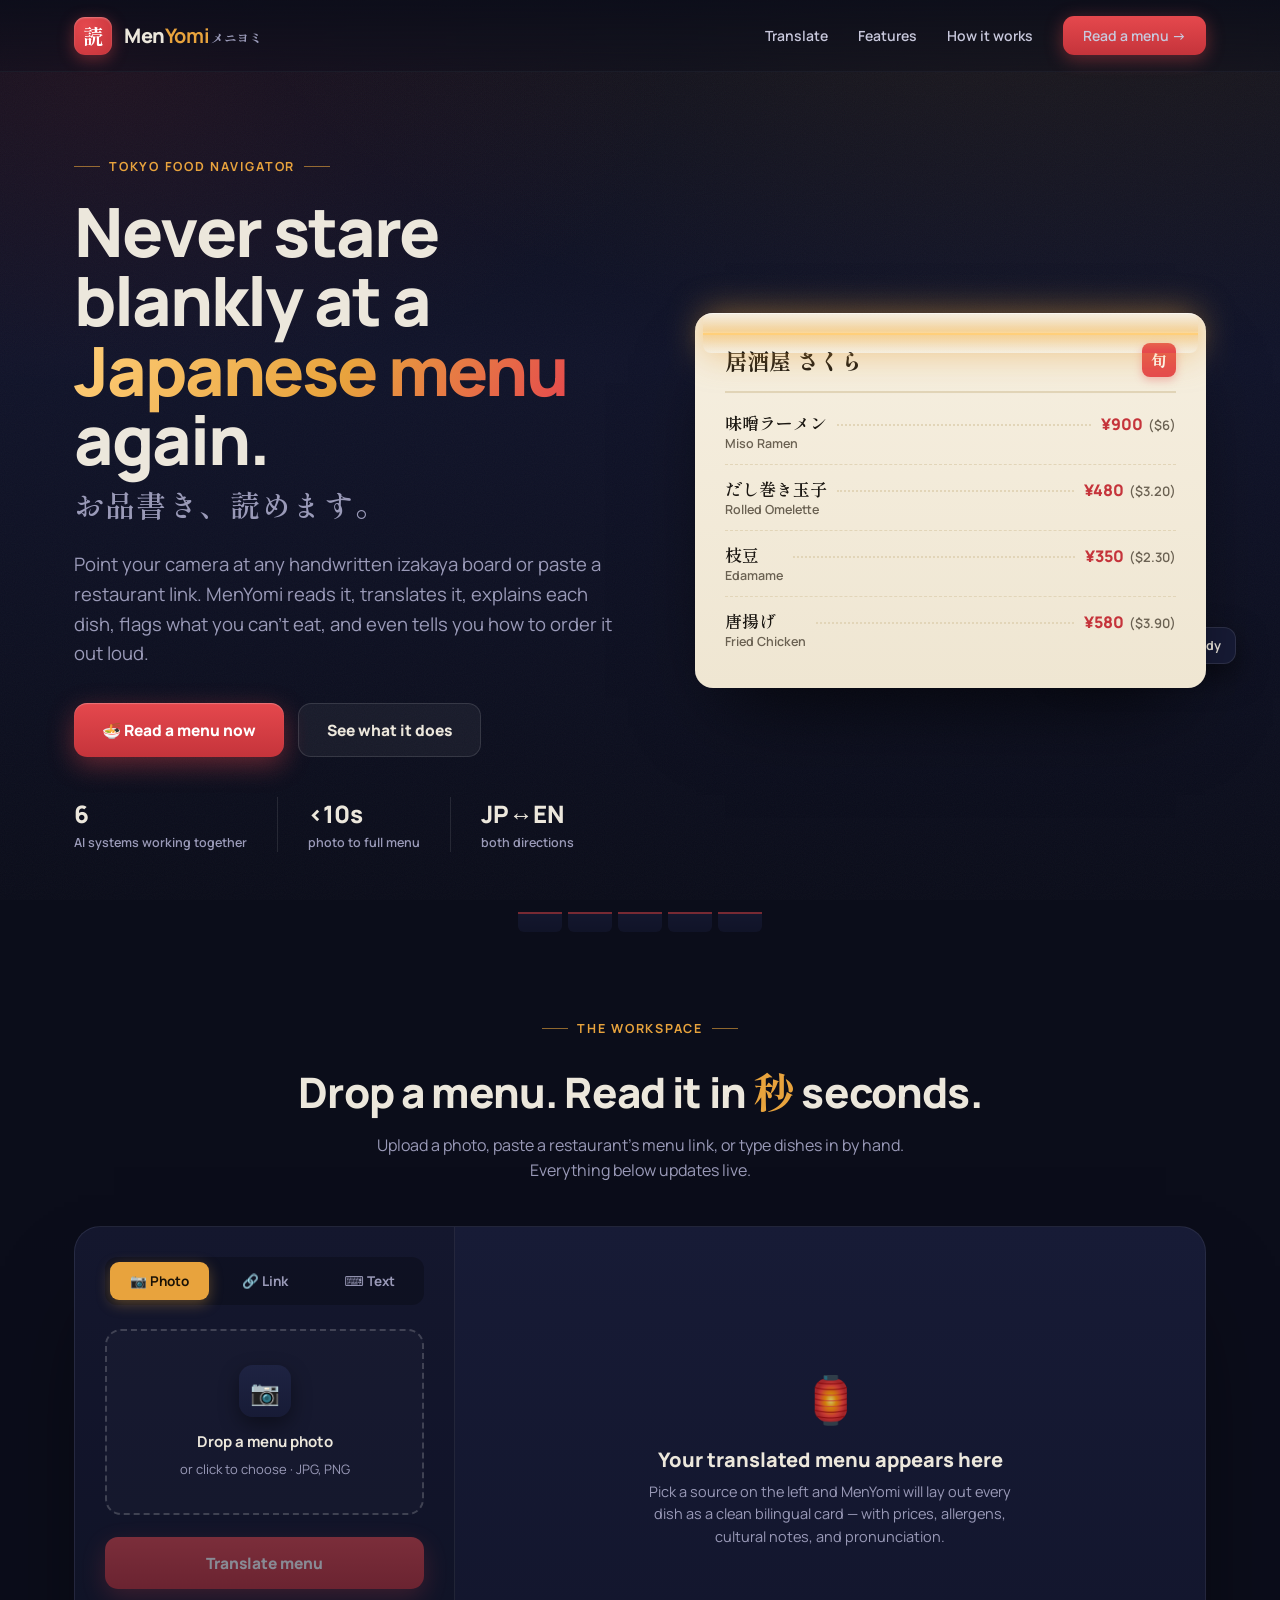
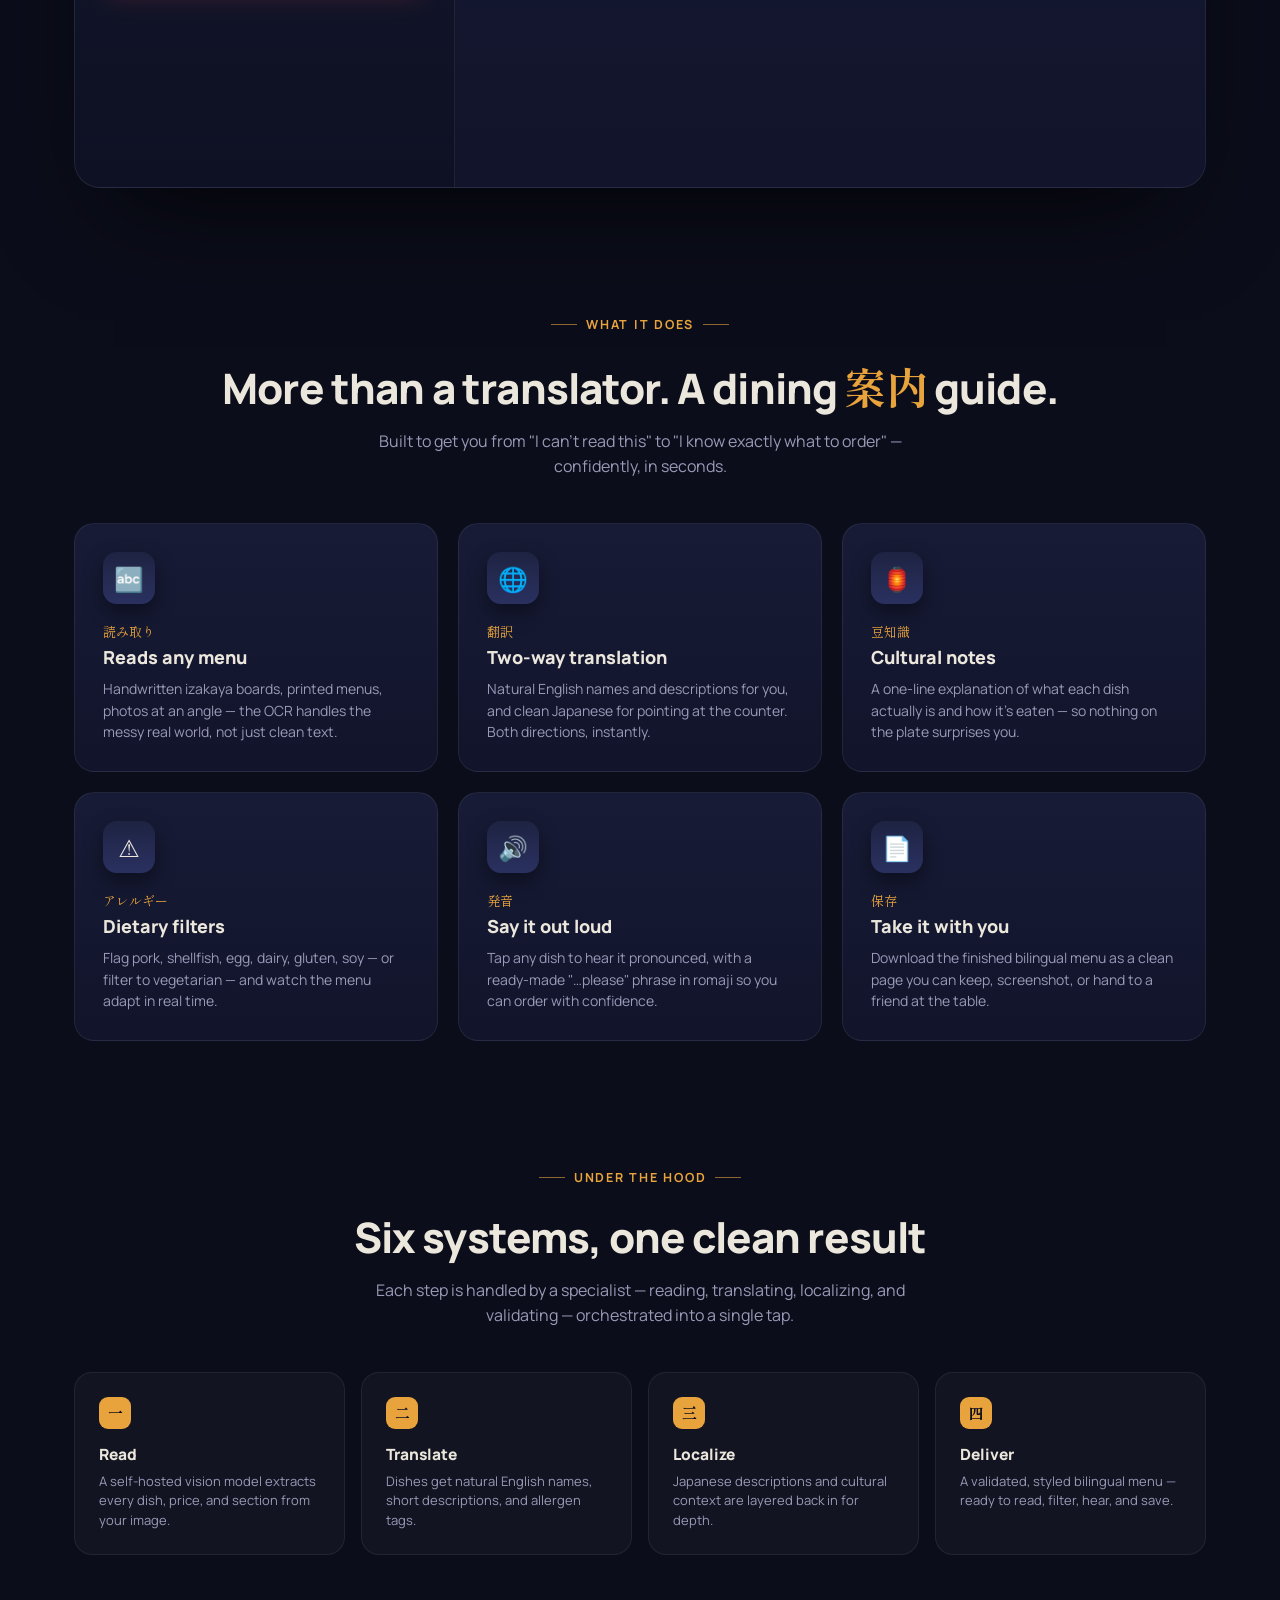
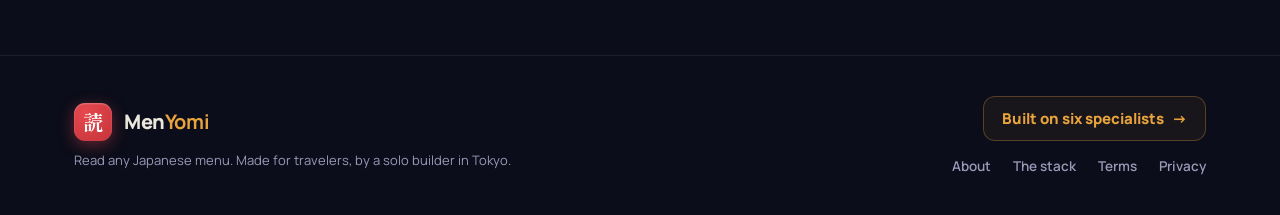
==== templates/index.html @ f1061a75 "before frontend integration" ====
<!DOCTYPE html>
<html lang="en">
<head>
<meta charset="UTF-8" />
<meta name="viewport" content="width=device-width, initial-scale=1.0" />
<title>MenYomi — Read any Japanese menu</title>
<link rel="preconnect" href="https://fonts.googleapis.com" />
<link rel="preconnect" href="https://fonts.gstatic.com" crossorigin />
<link href="https://fonts.googleapis.com/css2?family=Shippori+Mincho:wght@500;600;700;800&family=Zen+Kaku+Gothic+New:wght@400;500;700;900&family=Manrope:wght@400;500;600;700;800&family=Noto+Sans+JP:wght@400;500;700&display=swap" rel="stylesheet" />
<style>
:root{
  /* night alley shell */
  --ink-900:#0b0d1a;
  --ink-800:#11142a;
  --ink-700:#171b36;
  --ink-600:#1e2342;
  --ink-glow:#2a3160;
  /* washi paper (menu surfaces) */
  --washi:#f6efe0;
  --washi-2:#efe6d2;
  --washi-line:#e2d5b8;
  --sumi:#1b1712;      /* ink on paper */
  --sumi-soft:#6a6152;
  /* accents */
  --lantern:#e8a33d;   /* amber glow */
  --lantern-hi:#ffcf7a;
  --shu:#e5484d;       /* vermilion seal */
  --shu-deep:#c5343b;
  --matcha:#7d9b6a;
  /* light text on dark */
  --paper-text:#ece7dc;
  --paper-mute:#9a9ab8;
  --radius:18px;
  --maxw:1180px;
  --ease:cubic-bezier(.22,.61,.36,1);
}
*{margin:0;padding:0;box-sizing:border-box}
html{scroll-behavior:smooth}
body{
  font-family:"Manrope","Zen Kaku Gothic New",system-ui,sans-serif;
  background:var(--ink-900);
  color:var(--paper-text);
  -webkit-font-smoothing:antialiased;
  overflow-x:hidden;
}
.jp{font-family:"Shippori Mincho","Noto Sans JP",serif;}
.jp-sans{font-family:"Zen Kaku Gothic New","Noto Sans JP",sans-serif;}

/* ---------- atmospheric background ---------- */
.atmos{position:fixed;inset:0;z-index:-2;
  background:
    radial-gradient(120% 90% at 82% -10%, rgba(232,163,61,.10), transparent 55%),
    radial-gradient(90% 70% at 8% 8%, rgba(229,72,77,.09), transparent 50%),
    linear-gradient(180deg,var(--ink-900) 0%, var(--ink-800) 40%, var(--ink-900) 100%);
}
.grain{position:fixed;inset:0;z-index:-1;opacity:.035;pointer-events:none;
  background-image:url("data:image/svg+xml,%3Csvg xmlns='http://www.w3.org/2000/svg' width='120' height='120'%3E%3Cfilter id='n'%3E%3CfeTurbulence type='fractalNoise' baseFrequency='.9' numOctaves='2'/%3E%3C/filter%3E%3Crect width='100%25' height='100%25' filter='url(%23n)'/%3E%3C/svg%3E");}
/* floating paper lanterns (chōchin) */
.lantern-float{position:fixed;z-index:-1;width:40px;height:54px;opacity:0;
  animation:rise 20s linear infinite;}
.lantern-float .body{position:absolute;inset:5px 0 8px;border-radius:50% / 42%;
  background:
    repeating-linear-gradient(90deg, rgba(150,70,20,.28) 0 1px, transparent 1px 7px),
    radial-gradient(120% 90% at 50% 45%, var(--lantern-hi), var(--lantern) 70%, #c47a24);
  box-shadow:0 0 46px 8px rgba(232,163,61,.4), inset 0 0 14px rgba(120,50,10,.35);
  border:1px solid rgba(120,55,15,.4);}
/* top & bottom caps */
.lantern-float .body::before,.lantern-float .body::after{content:"";position:absolute;left:24%;right:24%;height:5px;
  background:#2a1a0c;border-radius:3px;}
.lantern-float .body::before{top:-4px}
.lantern-float .body::after{bottom:-4px}
/* hanging tassel */
.lantern-float .tassel{position:absolute;left:50%;bottom:-9px;width:2px;height:9px;background:var(--shu);
  transform:translateX(-50%);border-radius:2px}
.lantern-float:nth-child(1){left:12%;animation-delay:0s}
.lantern-float:nth-child(2){left:34%;transform:scale(.7);animation-delay:7s;animation-duration:24s}
.lantern-float:nth-child(3){left:72%;transform:scale(.85);animation-delay:3s;animation-duration:21s}
.lantern-float:nth-child(4){left:88%;transform:scale(.6);animation-delay:11s;animation-duration:27s}
@keyframes rise{
  0%{transform:translateY(106vh) translateX(0) rotate(-3deg);opacity:0}
  12%{opacity:.6}
  50%{transform:translateY(45vh) translateX(16px) rotate(3deg)}
  88%{opacity:.45}
  100%{transform:translateY(-16vh) translateX(-8px) rotate(-2deg);opacity:0}
}
@media(prefers-reduced-motion:reduce){.lantern-float{display:none}}

/* ---------- nav ---------- */
.nav{position:sticky;top:0;z-index:50;backdrop-filter:blur(12px);
  background:linear-gradient(180deg,rgba(11,13,26,.85),rgba(11,13,26,.35));
  border-bottom:1px solid rgba(255,255,255,.06);}
.nav-in{max-width:var(--maxw);margin:0 auto;padding:16px 24px;display:flex;align-items:center;gap:20px}
.brand{display:flex;align-items:center;gap:12px;text-decoration:none;color:inherit}
.brand-seal{width:38px;height:38px;border-radius:11px;display:grid;place-items:center;
  background:radial-gradient(circle at 30% 25%,var(--shu),var(--shu-deep));
  box-shadow:0 4px 16px rgba(229,72,77,.4), inset 0 1px 2px rgba(255,255,255,.3);
  font-family:"Shippori Mincho",serif;font-weight:800;color:#fff;font-size:20px;line-height:1}
.brand-name{font-family:"Manrope",sans-serif;font-weight:800;font-size:20px;letter-spacing:-.02em}
.brand-name b{color:var(--lantern)}
.brand-jp{font-family:"Shippori Mincho",serif;color:var(--paper-mute);font-size:13px;margin-left:2px}
.nav-links{margin-left:auto;display:flex;gap:30px;align-items:center}
.nav-links a{color:#c8c8dc;text-decoration:none;font-size:14px;font-weight:600;transition:color .2s;position:relative}
.nav-links a:not(.nav-cta):hover{color:#fff}
.nav-links a:not(.nav-cta)::after{content:"";position:absolute;left:0;right:0;bottom:-5px;height:2px;
  background:var(--lantern);transform:scaleX(0);transform-origin:left;transition:transform .25s var(--ease)}
.nav-links a:not(.nav-cta):hover::after{transform:scaleX(1)}
.nav-cta{background:linear-gradient(180deg,var(--shu),var(--shu-deep));color:#fff;padding:10px 20px;border-radius:11px;font-weight:800;
  box-shadow:0 4px 18px rgba(229,72,77,.4);transition:transform .2s,box-shadow .2s}
.nav-cta:hover{transform:translateY(-1px);box-shadow:0 8px 26px rgba(229,72,77,.6);color:#fff}
@media(max-width:720px){.nav-links a:not(.nav-cta){display:none}}

/* ---------- hero ---------- */
.hero{max-width:var(--maxw);margin:0 auto;padding:78px 24px 40px;position:relative}
.hero-grid{display:grid;grid-template-columns:1.05fr .95fr;gap:56px;align-items:center}
@media(max-width:900px){.hero-grid{grid-template-columns:1fr;gap:40px}}
.eyebrow{display:inline-flex;align-items:center;gap:9px;font-size:12.5px;font-weight:700;letter-spacing:.14em;
  text-transform:uppercase;color:var(--lantern);margin-bottom:22px}
.eyebrow::before,.eyebrow::after{content:"";width:26px;height:1px;background:var(--lantern);opacity:.6}
.hero h1{font-family:"Manrope",sans-serif;font-weight:800;font-size:clamp(38px,6vw,68px);
  line-height:1.02;letter-spacing:-.03em;margin-bottom:8px}
.hero h1 .grad{background:linear-gradient(120deg,var(--lantern-hi),var(--lantern) 55%,var(--shu));
  -webkit-background-clip:text;background-clip:text;-webkit-text-fill-color:transparent}
.hero-jp{font-family:"Shippori Mincho",serif;font-size:clamp(20px,2.6vw,30px);color:var(--paper-mute);
  font-weight:600;margin-bottom:24px;letter-spacing:.04em}
.hero p.lede{font-size:clamp(16px,1.5vw,18.5px);line-height:1.6;color:var(--paper-mute);max-width:30em;margin-bottom:34px}
.hero-actions{display:flex;gap:14px;flex-wrap:wrap}
.btn{border:none;cursor:pointer;font-family:inherit;font-weight:800;font-size:15.5px;padding:15px 28px;
  border-radius:13px;transition:transform .2s var(--ease),box-shadow .2s,background .2s;text-decoration:none;display:inline-flex;align-items:center;gap:10px}
.btn-primary{background:linear-gradient(180deg,var(--shu),var(--shu-deep));color:#fff;
  box-shadow:0 8px 26px rgba(229,72,77,.4), inset 0 1px 1px rgba(255,255,255,.25)}
.btn-primary:hover{transform:translateY(-2px);box-shadow:0 14px 34px rgba(229,72,77,.55)}
.btn-ghost{background:rgba(255,255,255,.05);color:var(--paper-text);border:1px solid rgba(255,255,255,.12)}
.btn-ghost:hover{background:rgba(255,255,255,.1);transform:translateY(-2px)}
.hero-stats{display:flex;gap:30px;margin-top:40px}
.hero-stats .s b{display:block;font-family:"Manrope";font-weight:800;font-size:24px;color:var(--paper-text)}
.hero-stats .s span{font-size:12.5px;color:var(--paper-mute);font-weight:600}
.hero-stats .div{width:1px;background:rgba(255,255,255,.1)}

/* rotating "powered by" logo carousel */
.powered{margin-top:30px;display:flex;align-items:center;gap:16px}
.powered-label{font-size:11px;font-weight:700;letter-spacing:.12em;text-transform:uppercase;color:var(--paper-mute);white-space:nowrap}
.powered-stage{position:relative;height:34px;flex:1;min-width:150px}
.powered-logo{position:absolute;left:0;top:50%;transform:translateY(-50%);opacity:0;
  display:flex;align-items:center;gap:8px;font-weight:800;font-size:17px;letter-spacing:-.01em;
  transition:opacity .6s ease;white-space:nowrap}
.powered-logo.show{opacity:1}
.powered-logo .mk{width:26px;height:26px;border-radius:7px;display:grid;place-items:center;font-size:14px;
  font-weight:800;color:#fff;flex-shrink:0}

/* hero visual: a paper menu card floating in the dark, with a scan sweep */
.hero-visual{position:relative}
.paper-card{background:linear-gradient(180deg,var(--washi),var(--washi-2));color:var(--sumi);
  border-radius:var(--radius);padding:30px 30px 26px;position:relative;
  box-shadow:0 40px 80px -30px rgba(0,0,0,.7), 0 0 0 1px rgba(0,0,0,.04);
  transition:transform .5s var(--ease)}
.hero-visual:hover .paper-card{transform:translateY(-4px)}
.paper-card::after{content:"";position:absolute;inset:0;border-radius:var(--radius);pointer-events:none;
  box-shadow:inset 0 1px 0 rgba(255,255,255,.6)}
.pc-head{display:flex;align-items:center;justify-content:space-between;padding-bottom:14px;
  border-bottom:2px solid var(--washi-line);margin-bottom:6px}
.pc-title{font-family:"Shippori Mincho",serif;font-weight:800;font-size:22px;color:var(--sumi)}
.pc-seal{width:34px;height:34px;border-radius:8px;background:var(--shu);color:#fff;display:grid;place-items:center;
  font-family:"Shippori Mincho",serif;font-weight:700;font-size:16px;
  box-shadow:0 3px 8px rgba(229,72,77,.35)}
.pc-row{display:flex;align-items:baseline;gap:10px;padding:11px 0;border-bottom:1px dashed var(--washi-line)}
.pc-row:last-child{border-bottom:none}
.pc-jp{font-family:"Shippori Mincho",serif;font-weight:600;font-size:17px;color:var(--sumi)}
.pc-en{font-size:12.5px;color:var(--sumi-soft);font-weight:600}
.pc-dots{flex:1;border-bottom:2px dotted var(--washi-line);transform:translateY(-4px)}
.pc-price{font-family:"Manrope";font-weight:800;color:var(--shu-deep);font-size:16px}
.scan{position:absolute;left:8px;right:8px;height:40px;pointer-events:none;border-radius:8px;z-index:3;
  background:linear-gradient(180deg,transparent,rgba(232,163,61,.35) 45%,rgba(255,207,122,.5) 50%,rgba(232,163,61,.35) 55%,transparent);
  box-shadow:0 0 34px rgba(232,163,61,.55);animation:scan 8s linear infinite;top:0}
.scan::after{content:"";position:absolute;left:0;right:0;top:50%;height:2px;background:var(--lantern-hi);
  box-shadow:0 0 12px 2px rgba(255,207,122,.8)}
/* Constant-speed sweep: bar travels 10%->90% linearly over the first 5s (0%->62.5%),
   holds, fades, then restarts. Row reveals in JS are timed to this. */
@keyframes scan{
  0%{top:10%;opacity:0}
  3%{opacity:1}
  62.5%{top:90%;opacity:1}
  70%{top:90%;opacity:0}
  100%{top:90%;opacity:0}
}
/* each menu row: JP + yen show first; EN and converted price reveal as scan passes.
   Space is reserved up front so the card never resizes. */
.pc-row{min-height:52px}
.pc-row .en-line{display:block;font-size:12.5px;color:var(--sumi-soft);font-weight:600;
  height:18px;opacity:0;transition:opacity .3s ease}
.pc-row.read .en-line{opacity:1}
.pc-row .pc-price{opacity:1}                 /* yen always visible */
.pc-row .pc-conv{color:var(--sumi-soft);font-weight:600;font-size:13px;margin-left:5px;
  opacity:0;transition:opacity .3s ease}
.pc-row.read .pc-conv{opacity:1}
@media(prefers-reduced-motion:reduce){
  .scan{display:none}
  .pc-row .en-line,.pc-row .pc-conv{opacity:1}
}
.floating-chip{position:absolute;background:var(--ink-700);border:1px solid rgba(255,255,255,.1);
  padding:9px 14px;border-radius:12px;font-size:12.5px;font-weight:700;color:var(--paper-text);
  box-shadow:0 12px 30px rgba(0,0,0,.5);display:flex;align-items:center;gap:8px;backdrop-filter:blur(6px)}
.floating-chip .dot{width:7px;height:7px;border-radius:50%;background:var(--matcha);box-shadow:0 0 8px var(--matcha)}
.fc-1{top:-18px;left:-26px;animation:bob 5s ease-in-out infinite}
.fc-2{bottom:24px;right:-30px;animation:bob 5s ease-in-out infinite .8s}
@keyframes bob{50%{transform:translateY(-9px)}}
@media(max-width:900px){.fc-1,.fc-2{display:none}}

/* noren divider */
.noren{max-width:var(--maxw);margin:20px auto;padding:0 24px;display:flex;gap:6px;justify-content:center;opacity:.5}
.noren span{width:44px;height:20px;background:linear-gradient(180deg,var(--ink-600),var(--ink-700));
  border-radius:0 0 6px 6px;border-top:2px solid var(--shu)}

/* ---------- workspace ---------- */
.section{max-width:var(--maxw);margin:0 auto;padding:60px 24px}
.section-head{text-align:center;margin-bottom:44px}
.section-head .eyebrow{justify-content:center}
.section-head h2{font-family:"Manrope";font-weight:800;font-size:clamp(28px,4vw,42px);letter-spacing:-.02em}
.section-head h2 .jp{color:var(--lantern);font-family:"Shippori Mincho",serif;font-weight:700}
.section-head p{color:var(--paper-mute);margin-top:12px;font-size:16px;max-width:34em;margin-left:auto;margin-right:auto;line-height:1.55}

#app{scroll-margin-top:80px}
.workspace{background:linear-gradient(180deg,var(--ink-700),var(--ink-800));
  border:1px solid rgba(255,255,255,.07);border-radius:26px;overflow:hidden;
  box-shadow:0 50px 100px -40px rgba(0,0,0,.8)}
.ws-grid{display:grid;grid-template-columns:380px 1fr;min-height:560px}
@media(max-width:860px){.ws-grid{grid-template-columns:1fr}}
.ws-source{padding:30px;border-right:1px solid rgba(255,255,255,.07);background:rgba(0,0,0,.15)}
@media(max-width:860px){.ws-source{border-right:none;border-bottom:1px solid rgba(255,255,255,.07)}}
.tabs{display:flex;gap:6px;background:rgba(0,0,0,.25);padding:5px;border-radius:12px;margin-bottom:24px}
.tab{flex:1;text-align:center;padding:10px;border-radius:9px;font-weight:700;font-size:13.5px;cursor:pointer;
  color:var(--paper-mute);transition:all .2s;border:none;background:none;font-family:inherit;display:flex;align-items:center;justify-content:center;gap:6px}
.tab.active{background:var(--lantern);color:#1a1206;box-shadow:0 4px 14px rgba(232,163,61,.35)}
.tab-panel{display:none;animation:fade .3s var(--ease)}
.tab-panel.active{display:block}
@keyframes fade{from{opacity:0;transform:translateY(6px)}to{opacity:1;transform:none}}

.drop{border:2px dashed rgba(255,255,255,.18);border-radius:16px;padding:34px 20px;text-align:center;
  cursor:pointer;transition:all .25s;background:rgba(255,255,255,.02)}
.drop:hover,.drop.drag{border-color:var(--lantern);background:rgba(232,163,61,.06)}
.drop-ico{width:52px;height:52px;margin:0 auto 14px;border-radius:14px;display:grid;place-items:center;
  background:linear-gradient(180deg,var(--ink-600),var(--ink-700));font-size:24px;
  box-shadow:0 8px 20px rgba(0,0,0,.4)}
.drop b{display:block;font-size:15px;margin-bottom:5px;color:var(--paper-text)}
.drop span{font-size:13px;color:var(--paper-mute)}
.preview-img{width:100%;border-radius:14px;margin-top:16px;border:1px solid rgba(255,255,255,.1);display:none}

.url-input,.text-input{width:100%;background:rgba(0,0,0,.25);border:1px solid rgba(255,255,255,.14);
  color:var(--paper-text);padding:14px 16px;border-radius:12px;font-family:inherit;font-size:14.5px;transition:border .2s}
.url-input:focus,.text-input:focus{outline:none;border-color:var(--lantern)}
.field-label{font-size:12.5px;font-weight:700;color:var(--paper-mute);margin-bottom:9px;display:block;letter-spacing:.03em}
.hint{font-size:12px;color:var(--paper-mute);margin-top:10px;line-height:1.5;opacity:.85}

.go-btn{width:100%;margin-top:22px;background:linear-gradient(180deg,var(--shu),var(--shu-deep));color:#fff;
  border:none;padding:15px;border-radius:13px;font-family:inherit;font-weight:800;font-size:15.5px;cursor:pointer;
  box-shadow:0 8px 24px rgba(229,72,77,.4);transition:transform .2s,box-shadow .2s;display:flex;align-items:center;justify-content:center;gap:10px}
.go-btn:hover:not(:disabled){transform:translateY(-2px);box-shadow:0 12px 30px rgba(229,72,77,.55)}
.go-btn:disabled{opacity:.5;cursor:not-allowed}
.dl-btn{width:100%;margin-top:12px;background:rgba(255,255,255,.06);border:1px solid rgba(255,255,255,.14);
  color:var(--paper-text);padding:13px;border-radius:12px;font-family:inherit;font-weight:700;font-size:14px;cursor:pointer;
  transition:all .2s;display:none;align-items:center;justify-content:center;gap:9px}
.dl-btn:hover{background:rgba(255,255,255,.11)}

/* results side */
.ws-result{padding:30px;position:relative;overflow-y:auto;max-height:720px}
.ws-toolbar{display:flex;align-items:center;gap:12px;margin-bottom:20px;flex-wrap:wrap}
.count-pill{font-size:12.5px;font-weight:700;color:var(--paper-mute);background:rgba(255,255,255,.05);
  padding:7px 13px;border-radius:20px;border:1px solid rgba(255,255,255,.08)}
.filters{display:flex;gap:7px;flex-wrap:wrap;margin-left:auto}
.chip{font-size:12px;font-weight:700;padding:7px 13px;border-radius:20px;cursor:pointer;
  background:rgba(255,255,255,.05);color:var(--paper-mute);border:1px solid rgba(255,255,255,.1);transition:all .2s;font-family:inherit}
.chip:hover{color:var(--paper-text)}
.chip.on{background:var(--matcha);color:#0f150b;border-color:var(--matcha)}

/* empty + loading states */
.state{display:grid;place-items:center;text-align:center;min-height:400px;padding:20px}
.state-ico{font-size:46px;margin-bottom:16px;opacity:.8}
.state h3{font-family:"Manrope";font-weight:800;font-size:20px;margin-bottom:8px}
.state p{color:var(--paper-mute);font-size:14.5px;max-width:26em;line-height:1.55}
.spinner{width:44px;height:44px;border:3px solid rgba(255,255,255,.12);border-top-color:var(--lantern);
  border-radius:50%;animation:spin 1s linear infinite;margin-bottom:18px}
@keyframes spin{to{transform:rotate(360deg)}}
.load-steps{margin-top:14px;font-size:13px;color:var(--paper-mute);min-height:20px}

/* menu cards (paper) */
.menu-cards{display:flex;flex-direction:column;gap:16px}
.sec-label{font-family:"Shippori Mincho",serif;font-weight:700;font-size:15px;color:var(--lantern);
  display:flex;align-items:center;gap:12px;margin:8px 2px 2px}
.sec-label::after{content:"";flex:1;height:1px;background:linear-gradient(90deg,rgba(232,163,61,.4),transparent)}
.dish{background:linear-gradient(180deg,var(--washi),var(--washi-2));color:var(--sumi);border-radius:16px;
  padding:18px 20px;position:relative;overflow:hidden;
  box-shadow:0 14px 34px -18px rgba(0,0,0,.6);border-left:3px solid var(--shu);
  opacity:0;transform:translateY(14px);animation:dealIn .5s var(--ease) forwards}
@keyframes dealIn{to{opacity:1;transform:none}}
@media(prefers-reduced-motion:reduce){.dish{animation:none;opacity:1;transform:none}}
.dish.dimmed{opacity:.4;filter:grayscale(.4)}
.dish-top{display:flex;align-items:flex-start;justify-content:space-between;gap:14px}
.dish-jp{font-family:"Shippori Mincho",serif;font-weight:700;font-size:19px;color:var(--sumi);line-height:1.3}
.dish-en{font-size:13.5px;font-weight:700;color:var(--sumi-soft);margin-top:2px}
.dish-price{font-family:"Manrope";font-weight:800;font-size:17px;color:var(--shu-deep);white-space:nowrap}
.dish-desc{font-size:13px;color:var(--sumi-soft);margin-top:9px;line-height:1.5}
.dish-jpdesc{font-family:"Noto Sans JP";font-size:12.5px;color:#8a7f6b;margin-top:3px}
.dish-culture{font-size:12px;color:#9a8d72;font-style:italic;margin-top:9px;padding-top:9px;
  border-top:1px dashed var(--washi-line);line-height:1.5}
.dish-culture::before{content:"◈ ";color:var(--lantern);font-style:normal}
.dish-tags{display:flex;gap:6px;flex-wrap:wrap;margin-top:11px}
.tag{font-size:11px;font-weight:700;padding:4px 10px;border-radius:20px;background:rgba(229,72,77,.1);
  color:var(--shu-deep);border:1px solid rgba(229,72,77,.2)}
.speak{width:32px;height:32px;border-radius:9px;border:none;cursor:pointer;flex-shrink:0;
  background:rgba(27,23,18,.06);color:var(--sumi);display:grid;place-items:center;font-size:15px;transition:all .2s}
.speak:hover{background:var(--lantern);color:#1a1206;transform:scale(1.08)}
.speak.playing{background:var(--lantern);color:#1a1206;animation:pulse 1s ease-in-out infinite}
@keyframes pulse{50%{box-shadow:0 0 0 6px rgba(232,163,61,.2)}}
.order-line{margin-top:10px;font-size:12px;color:var(--sumi-soft);background:rgba(27,23,18,.04);
  padding:8px 11px;border-radius:9px;display:flex;align-items:center;gap:8px}
.order-line b{color:var(--sumi)}

/* ---------- feature showcase ---------- */
.features{display:grid;grid-template-columns:repeat(3,1fr);gap:20px}
@media(max-width:860px){.features{grid-template-columns:1fr}}
.feat{background:linear-gradient(180deg,var(--ink-700),var(--ink-800));border:1px solid rgba(255,255,255,.07);
  border-radius:20px;padding:28px;transition:transform .3s var(--ease),border-color .3s}
.feat:hover{transform:translateY(-6px);border-color:rgba(232,163,61,.3)}
.feat-ico{width:52px;height:52px;border-radius:14px;display:grid;place-items:center;font-size:24px;margin-bottom:18px;
  background:linear-gradient(180deg,var(--ink-600),var(--ink-glow));box-shadow:0 8px 20px rgba(0,0,0,.4)}
.feat h3{font-family:"Manrope";font-weight:800;font-size:18px;margin-bottom:9px}
.feat p{color:var(--paper-mute);font-size:14px;line-height:1.55}
.feat .jp-tag{font-family:"Shippori Mincho",serif;color:var(--lantern);font-size:13px;margin-bottom:4px;display:block}

/* how it works */
.flow{display:grid;grid-template-columns:repeat(4,1fr);gap:16px;counter-reset:step}
@media(max-width:860px){.flow{grid-template-columns:1fr 1fr}}
.step{background:rgba(255,255,255,.03);border:1px solid rgba(255,255,255,.07);border-radius:18px;padding:24px;position:relative}
.step .num{font-family:"Shippori Mincho",serif;font-size:15px;font-weight:800;color:var(--ink-900);
  width:32px;height:32px;border-radius:9px;background:var(--lantern);display:grid;place-items:center;margin-bottom:14px}
.step h4{font-weight:800;font-size:15.5px;margin-bottom:7px;font-family:"Manrope"}
.step p{color:var(--paper-mute);font-size:13px;line-height:1.5}

/* footer */
.footer{border-top:1px solid rgba(255,255,255,.07);margin-top:40px}
.footer-in{max-width:var(--maxw);margin:0 auto;padding:40px 24px;display:flex;justify-content:space-between;
  align-items:center;gap:20px;flex-wrap:wrap}
.footer-in p{color:var(--paper-mute);font-size:13px}
.stack-badges{display:flex;gap:8px;flex-wrap:wrap}
.stack-badges span{font-size:11.5px;font-weight:700;color:var(--paper-mute);background:rgba(255,255,255,.04);
  padding:6px 11px;border-radius:8px;border:1px solid rgba(255,255,255,.07)}
.footer-links{display:flex;flex-direction:column;align-items:flex-end;gap:16px}
@media(max-width:640px){.footer-links{align-items:flex-start}}
.footer-stack-link{display:inline-flex;align-items:center;gap:8px;text-decoration:none;font-weight:800;font-size:15px;
  color:var(--lantern);padding:11px 18px;border-radius:12px;border:1px solid rgba(232,163,61,.3);
  background:rgba(232,163,61,.06);transition:all .25s var(--ease)}
.footer-stack-link span{transition:transform .25s var(--ease)}
.footer-stack-link:hover{background:rgba(232,163,61,.14);border-color:var(--lantern)}
.footer-stack-link:hover span{transform:translateX(4px)}
.footer-nav{display:flex;gap:22px}
.footer-nav a{color:var(--paper-mute);text-decoration:none;font-size:13.5px;font-weight:600;transition:color .2s}
.footer-nav a:hover{color:var(--paper-text)}
.toast{position:fixed;bottom:24px;left:50%;transform:translateX(-50%) translateY(20px);opacity:0;
  background:var(--ink-600);border:1px solid rgba(255,255,255,.14);padding:13px 22px;border-radius:12px;
  font-weight:700;font-size:14px;z-index:100;transition:all .3s var(--ease);box-shadow:0 14px 40px rgba(0,0,0,.5)}
.toast.show{opacity:1;transform:translateX(-50%) translateY(0)}
</style>
</head>
<body>
<div class="atmos"></div><div class="grain"></div>
<div class="lantern-float"><div class="body"></div><div class="tassel"></div></div>
<div class="lantern-float"><div class="body"></div><div class="tassel"></div></div>
<div class="lantern-float"><div class="body"></div><div class="tassel"></div></div>
<div class="lantern-float"><div class="body"></div><div class="tassel"></div></div>

<nav class="nav"><div class="nav-in">
  <a class="brand" href="#top">
    <div class="brand-seal jp">読</div>
    <div><div class="brand-name">Men<b>Yomi</b><span class="brand-jp">メニヨミ</span></div></div>
  </a>
  <div class="nav-links">
    <a href="#app">Translate</a>
    <a href="#features">Features</a>
    <a href="#how">How it works</a>
    <a class="nav-cta" href="#app">Read a menu →</a>
  </div>
</div></nav>

<!-- HERO -->
<header class="hero" id="top">
  <div class="hero-grid">
    <div>
      <span class="eyebrow">Tokyo food navigator</span>
      <h1>Never stare blankly at a <span class="grad">Japanese menu</span> again.</h1>
      <div class="hero-jp jp">お品書き、読めます。</div>
      <p class="lede">Point your camera at any handwritten izakaya board or paste a restaurant link. MenYomi reads it, translates it, explains each dish, flags what you can't eat, and even tells you how to order it out loud.</p>
      <div class="hero-actions">
        <a class="btn btn-primary" href="#app">🍜 Read a menu now</a>
        <a class="btn btn-ghost" href="#features">See what it does</a>
      </div>
      <div class="hero-stats">
        <div class="s"><b>6</b><span>AI systems working together</span></div>
        <div class="div"></div>
        <div class="s"><b>&lt;10s</b><span>photo to full menu</span></div>
        <div class="div"></div>
        <div class="s"><b>JP↔EN</b><span>both directions</span></div>
      </div>
    </div>
    <div class="hero-visual">
      <div class="floating-chip fc-2">🔊 Pronunciation ready</div>
      <div class="paper-card" id="heroCard">
        <div class="scan"></div>
        <div class="pc-head"><div class="pc-title jp">居酒屋 さくら</div><div class="pc-seal jp">旬</div></div>
        <div class="pc-row"><div><div class="pc-jp jp">味噌ラーメン</div><div class="en-line">Miso Ramen</div></div><div class="pc-dots"></div><div class="pc-price">¥900<span class="pc-conv">($6)</span></div></div>
        <div class="pc-row"><div><div class="pc-jp jp">だし巻き玉子</div><div class="en-line">Rolled Omelette</div></div><div class="pc-dots"></div><div class="pc-price">¥480<span class="pc-conv">($3.20)</span></div></div>
        <div class="pc-row"><div><div class="pc-jp jp">枝豆</div><div class="en-line">Edamame</div></div><div class="pc-dots"></div><div class="pc-price">¥350<span class="pc-conv">($2.30)</span></div></div>
        <div class="pc-row"><div><div class="pc-jp jp">唐揚げ</div><div class="en-line">Fried Chicken</div></div><div class="pc-dots"></div><div class="pc-price">¥580<span class="pc-conv">($3.90)</span></div></div>
      </div>
    </div>
  </div>
</header>

<div class="noren"><span></span><span></span><span></span><span></span><span></span></div>

<!-- WORKSPACE -->
<section class="section" id="app">
  <div class="section-head">
    <span class="eyebrow">The workspace</span>
    <h2>Drop a menu. Read it in <span class="jp">秒</span> seconds.</h2>
    <p>Upload a photo, paste a restaurant's menu link, or type dishes in by hand. Everything below updates live.</p>
  </div>

  <div class="workspace">
    <div class="ws-grid">
      <!-- SOURCE -->
      <div class="ws-source">
        <div class="tabs">
          <button class="tab active" data-tab="photo">📷 Photo</button>
          <button class="tab" data-tab="url">🔗 Link</button>
          <button class="tab" data-tab="text">⌨️ Text</button>
        </div>

        <div class="tab-panel active" id="panel-photo">
          <div class="drop" id="drop">
            <div class="drop-ico">📷</div>
            <b>Drop a menu photo</b>
            <span>or click to choose · JPG, PNG</span>
            <input type="file" id="fileInput" accept="image/*" hidden />
          </div>
          <img class="preview-img" id="previewImg" alt="menu preview" />
          <button class="go-btn" id="goPhoto" disabled>Translate menu</button>
        </div>

        <div class="tab-panel" id="panel-url">
          <label class="field-label">Restaurant menu URL</label>
          <input class="url-input" id="urlInput" placeholder="https://restaurant.jp/menu" />
          <button class="go-btn" id="goUrl">Fetch & translate</button>
          <p class="hint">MenYomi reads the menu text from the page and runs it through the same pipeline. Works best on pages with real text (not image-only menus).</p>
        </div>

        <div class="tab-panel" id="panel-text">
          <label class="field-label">Paste or type menu text (Japanese)</label>
          <textarea class="text-input" id="textInput" rows="7" placeholder="味噌ラーメン ¥900&#10;唐揚げ ¥580&#10;枝豆 ¥350"></textarea>
          <button class="go-btn" id="goText">Translate text</button>
        </div>

        <button class="dl-btn" id="dlBtn">⬇︎ Download menu as page</button>
      </div>

      <!-- RESULTS -->
      <div class="ws-result">
        <div class="ws-toolbar" id="toolbar" style="display:none">
          <span class="count-pill" id="countPill">0 dishes</span>
          <div class="filters" id="filters"></div>
        </div>

        <div class="state" id="emptyState">
          <div>
            <div class="state-ico">🏮</div>
            <h3>Your translated menu appears here</h3>
            <p>Pick a source on the left and MenYomi will lay out every dish as a clean bilingual card — with prices, allergens, cultural notes, and pronunciation.</p>
          </div>
        </div>

        <div class="state" id="loadingState" style="display:none">
          <div>
            <div class="spinner"></div>
            <h3>Reading the menu…</h3>
            <p class="load-steps" id="loadSteps">Scanning characters</p>
          </div>
        </div>

        <div class="menu-cards" id="menuCards"></div>
      </div>
    </div>
  </div>
</section>

<!-- FEATURES -->
<section class="section" id="features">
  <div class="section-head">
    <span class="eyebrow">What it does</span>
    <h2>More than a translator. A dining <span class="jp">案内</span> guide.</h2>
    <p>Built to get you from "I can't read this" to "I know exactly what to order" — confidently, in seconds.</p>
  </div>
  <div class="features">
    <div class="feat"><div class="feat-ico">🔤</div><span class="jp-tag jp">読み取り</span><h3>Reads any menu</h3><p>Handwritten izakaya boards, printed menus, photos at an angle — the OCR handles the messy real world, not just clean text.</p></div>
    <div class="feat"><div class="feat-ico">🌐</div><span class="jp-tag jp">翻訳</span><h3>Two-way translation</h3><p>Natural English names and descriptions for you, and clean Japanese for pointing at the counter. Both directions, instantly.</p></div>
    <div class="feat"><div class="feat-ico">🏮</div><span class="jp-tag jp">豆知識</span><h3>Cultural notes</h3><p>A one-line explanation of what each dish actually is and how it's eaten — so nothing on the plate surprises you.</p></div>
    <div class="feat"><div class="feat-ico">⚠️</div><span class="jp-tag jp">アレルギー</span><h3>Dietary filters</h3><p>Flag pork, shellfish, egg, dairy, gluten, soy — or filter to vegetarian — and watch the menu adapt in real time.</p></div>
    <div class="feat"><div class="feat-ico">🔊</div><span class="jp-tag jp">発音</span><h3>Say it out loud</h3><p>Tap any dish to hear it pronounced, with a ready-made "…please" phrase in romaji so you can order with confidence.</p></div>
    <div class="feat"><div class="feat-ico">📄</div><span class="jp-tag jp">保存</span><h3>Take it with you</h3><p>Download the finished bilingual menu as a clean page you can keep, screenshot, or hand to a friend at the table.</p></div>
  </div>
</section>

<!-- HOW -->
<section class="section" id="how">
  <div class="section-head">
    <span class="eyebrow">Under the hood</span>
    <h2>Six systems, one clean result</h2>
    <p>Each step is handled by a specialist — reading, translating, localizing, and validating — orchestrated into a single tap.</p>
  </div>
  <div class="flow">
    <div class="step"><div class="num jp">一</div><h4>Read</h4><p>A self-hosted vision model extracts every dish, price, and section from your image.</p></div>
    <div class="step"><div class="num jp">二</div><h4>Translate</h4><p>Dishes get natural English names, short descriptions, and allergen tags.</p></div>
    <div class="step"><div class="num jp">三</div><h4>Localize</h4><p>Japanese descriptions and cultural context are layered back in for depth.</p></div>
    <div class="step"><div class="num jp">四</div><h4>Deliver</h4><p>A validated, styled bilingual menu — ready to read, filter, hear, and save.</p></div>
  </div>
</section>

<footer class="footer"><div class="footer-in">
  <div><div class="brand" style="margin-bottom:10px"><div class="brand-seal jp">読</div><div class="brand-name">Men<b>Yomi</b></div></div>
    <p>Read any Japanese menu. Made for travelers, by a solo builder in Tokyo.</p></div>
  <div class="footer-links">
    <a href="/stack" class="footer-stack-link">Built on six specialists <span>→</span></a>
    <nav class="footer-nav">
      <a href="/about">About</a>
      <a href="/stack">The stack</a>
      <a href="/terms">Terms</a>
      <a href="/privacy">Privacy</a>
    </nav>
  </div>
</div></footer>

<div class="toast" id="toast"></div>

<script>
// ---------- hero scan reveal (rows flip JP->EN as the bar passes) ----------
(function(){
  const rows=[...document.querySelectorAll('#heroCard .pc-row')];
  if(!rows.length||window.matchMedia('(prefers-reduced-motion:reduce)').matches){
    rows.forEach(r=>r.classList.add('read'));return;
  }
  function cycle(){
    rows.forEach(r=>r.classList.remove('read'));
    // Bar moves linearly 10%->90% over 5s (0->62.5% of 8s loop).
    // 4 rows sit roughly evenly in that band; the bar crosses them near
    // 1.05s, 2.05s, 3.05s, 4.05s. Reveal each ~150ms after the bar passes.
    rows.forEach((r,i)=>setTimeout(()=>r.classList.add('read'), 1200 + i*1000));
    // rows stay translated through the hold, then reset on next cycle
  }
  cycle();
  setInterval(cycle,8000);
})();

// ---------- tab switching ----------
document.querySelectorAll('.tab').forEach(t=>{
  t.onclick=()=>{
    document.querySelectorAll('.tab').forEach(x=>x.classList.remove('active'));
    document.querySelectorAll('.tab-panel').forEach(x=>x.classList.remove('active'));
    t.classList.add('active');
    document.getElementById('panel-'+t.dataset.tab).classList.add('active');
  };
});

// ---------- file upload ----------
const drop=document.getElementById('drop'), fileInput=document.getElementById('fileInput'),
      previewImg=document.getElementById('previewImg'), goPhoto=document.getElementById('goPhoto');
let currentFile=null;
drop.onclick=()=>fileInput.click();
drop.ondragover=e=>{e.preventDefault();drop.classList.add('drag')};
drop.ondragleave=()=>drop.classList.remove('drag');
drop.ondrop=e=>{e.preventDefault();drop.classList.remove('drag');if(e.dataTransfer.files[0])setFile(e.dataTransfer.files[0])};
fileInput.onchange=e=>{if(e.target.files[0])setFile(e.target.files[0])};
function setFile(f){
  currentFile=f;
  previewImg.src=URL.createObjectURL(f);previewImg.style.display='block';
  goPhoto.disabled=false;
  drop.querySelector('b').textContent=f.name;
}

// ---------- state helpers ----------
const emptyState=document.getElementById('emptyState'), loadingState=document.getElementById('loadingState'),
      menuCards=document.getElementById('menuCards'), toolbar=document.getElementById('toolbar'),
      countPill=document.getElementById('countPill'), dlBtn=document.getElementById('dlBtn');
let currentItems=[], activeFilters=new Set(), exportPromise=null;

function showLoading(){
  emptyState.style.display='none';menuCards.innerHTML='';toolbar.style.display='none';
  loadingState.style.display='grid';
  const steps=['Scanning characters','Reading dishes & prices','Translating to English','Adding cultural notes','Laying out your menu'];
  let i=0;const el=document.getElementById('loadSteps');el.textContent=steps[0];
  clearInterval(window._ls);window._ls=setInterval(()=>{i=(i+1)%steps.length;el.textContent=steps[i]},1400);
}
function stopLoading(){clearInterval(window._ls);loadingState.style.display='none';}

// ---------- filters ----------
const FILTERS=[['veg','Vegetarian'],['pork','No Pork'],['shellfish','No Shellfish'],['egg','No Egg'],['dairy','No Dairy'],['wheat','No Gluten'],['soy','No Soy']];
function buildFilters(){
  const f=document.getElementById('filters');f.innerHTML='';
  FILTERS.forEach(([k,label])=>{
    const c=document.createElement('button');c.className='chip';c.textContent=label;
    c.onclick=()=>{c.classList.toggle('on');activeFilters.has(k)?activeFilters.delete(k):activeFilters.add(k);applyFilters()};
    f.appendChild(c);
  });
}
function dishConflicts(item){
  const al=(item.allergens||[]).map(x=>String(x).toLowerCase());
  const hay=((item.en_name||'')+' '+(item.en_desc||'')+' '+(item.jp_name||'')).toLowerCase();
  for(const k of activeFilters){
    if(k==='veg'&&/chicken|pork|beef|fish|shrimp|squid|meat|鶏|豚|牛|魚|肉|海老/.test(hay))return true;
    if(k==='pork'&&/pork|豚|ぶた|バラ/.test(hay))return true;
    if(k==='shellfish'&&(/shrimp|crab|shellfish|squid|海老|蟹|烏賊/.test(hay)||al.includes('shellfish')))return true;
    if(k==='egg'&&(al.includes('egg')||/egg|卵|玉子/.test(hay)))return true;
    if(k==='dairy'&&(al.includes('dairy')||al.includes('milk')||/cheese|milk|cream|butter/.test(hay)))return true;
    if(k==='wheat'&&(al.includes('wheat')||al.includes('gluten')||/noodle|ramen|udon|tempura|gyoza|麺|うどん|ラーメン/.test(hay)))return true;
    if(k==='soy'&&(al.includes('soy')||/soy|tofu|edamame|miso|大豆|豆腐|味噌|醤油/.test(hay)))return true;
  }
  return false;
}
function applyFilters(){
  let shown=0;
  document.querySelectorAll('.dish').forEach((el,i)=>{
    const conf=dishConflicts(currentItems[i]);
    el.classList.toggle('dimmed',conf);
    if(!conf)shown++;
  });
  countPill.textContent=activeFilters.size?`${shown} of ${currentItems.length} dishes`:`${currentItems.length} dishes`;
}

// ---------- render ----------
function romajiHint(item){
  // light touch: only show order line if we have a jp_name
  if(!item.jp_name)return '';
  return `<div class="order-line">🗣️ To order: <b>「${item.jp_name}を ください」</b></div>`;
}
function render(items){
  currentItems=items;menuCards.innerHTML='';
  emptyState.style.display='none';toolbar.style.display='flex';
  buildFilters();
  let lastSection=null;
  items.forEach((item,idx)=>{
    if(item.section&&item.section!==lastSection){
      lastSection=item.section;
      const s=document.createElement('div');s.className='sec-label jp';s.textContent=item.section;
      menuCards.appendChild(s);
    }
    const d=document.createElement('div');d.className='dish';d.style.animationDelay=(idx*60)+'ms';
    const tags=(item.allergens||[]).map(a=>`<span class="tag">${a}</span>`).join('');
    d.innerHTML=`
      <div class="dish-top">
        <div>
          <div class="dish-jp">${item.jp_name||''}
            <button class="speak" title="Hear it" data-say="${(item.jp_name||'').replace(/"/g,'')}">🔊</button>
          </div>
          <div class="dish-en">${item.en_name||''}</div>
        </div>
        ${item.price?`<div class="dish-price">${String(item.price).replace(/^¥?/,'¥')}</div>`:''}
      </div>
      ${item.en_desc?`<div class="dish-desc">${item.en_desc}</div>`:''}
      ${item.jp_desc?`<div class="dish-jpdesc jp">${item.jp_desc}</div>`:''}
      ${tags?`<div class="dish-tags">${tags}</div>`:''}
      ${item.culture_note?`<div class="dish-culture">${item.culture_note}</div>`:''}
      ${romajiHint(item)}
    `;
    menuCards.appendChild(d);
  });
  document.querySelectorAll('.speak').forEach(b=>{
    b.onclick=()=>{
      const txt=b.dataset.say;if(!txt)return;
      speechSynthesis.cancel();
      const u=new SpeechSynthesisUtterance(txt);u.lang='ja-JP';
      b.classList.add('playing');u.onend=()=>b.classList.remove('playing');
      speechSynthesis.speak(u);
    };
  });
  applyFilters();
  dlBtn.style.display='flex';
  // kick off background export
  startExport(items);
}

// ---------- API calls (wired to your FastAPI backend) ----------
async function translatePhoto(){
  if(!currentFile)return;
  showLoading();
  try{
    const fd=new FormData();fd.append('file',currentFile);
    const r=await fetch('/parse-menu',{method:'POST',body:fd});
    const data=await r.json();
    stopLoading();render(data.items||data||[]);
  }catch(e){stopLoading();toast('Something went wrong reading that menu.');console.error(e);}
}
async function translateUrl(){
  const url=document.getElementById('urlInput').value.trim();if(!url)return;
  showLoading();
  try{
    const r=await fetch('/parse-url',{method:'POST',headers:{'Content-Type':'application/json'},body:JSON.stringify({url})});
    const data=await r.json();stopLoading();render(data.items||data||[]);
  }catch(e){stopLoading();toast('Could not read that link. It may be an image-only menu.');console.error(e);}
}
async function translateText(){
  const text=document.getElementById('textInput').value.trim();if(!text)return;
  showLoading();
  try{
    const r=await fetch('/parse-text',{method:'POST',headers:{'Content-Type':'application/json'},body:JSON.stringify({text})});
    const data=await r.json();stopLoading();render(data.items||data||[]);
  }catch(e){stopLoading();toast('Something went wrong.');console.error(e);}
}
document.getElementById('goPhoto').onclick=translatePhoto;
document.getElementById('goUrl').onclick=translateUrl;
document.getElementById('goText').onclick=translateText;

// ---------- export / download ----------
function startExport(items){
  exportPromise=fetch('/export-menu',{method:'POST',headers:{'Content-Type':'application/json'},body:JSON.stringify({items})})
    .then(r=>r.json()).catch(()=>null);
}
dlBtn.onclick=async()=>{
  dlBtn.textContent='Preparing…';
  try{
    const data=exportPromise?await exportPromise:null;
    const html=data&&data.html?data.html:buildLocalHtml();
    const blob=new Blob([html],{type:'text/html'});
    const a=document.createElement('a');a.href=URL.createObjectURL(blob);a.download='menu.html';a.click();
    URL.revokeObjectURL(a.href);
    dlBtn.textContent='⬇︎ Download menu as page';
    toast('Menu downloaded');
  }catch(e){dlBtn.textContent='⬇︎ Download menu as page';toast('Download failed');}
};
function buildLocalHtml(){
  const rows=currentItems.map(i=>`<div style="padding:10px 0;border-bottom:1px dashed #ddd"><b>${i.jp_name||''}</b> — ${i.en_name||''} ${i.price?'· '+i.price:''}<br><small>${i.en_desc||''}</small></div>`).join('');
  return `<html><head><meta charset="utf-8"><title>Menu</title></head><body style="font-family:sans-serif;max-width:600px;margin:40px auto;padding:0 20px">${rows}</body></html>`;
}

// ---------- toast ----------
function toast(msg){const t=document.getElementById('toast');t.textContent=msg;t.classList.add('show');setTimeout(()=>t.classList.remove('show'),2600);}
</script>
</body>
</html>
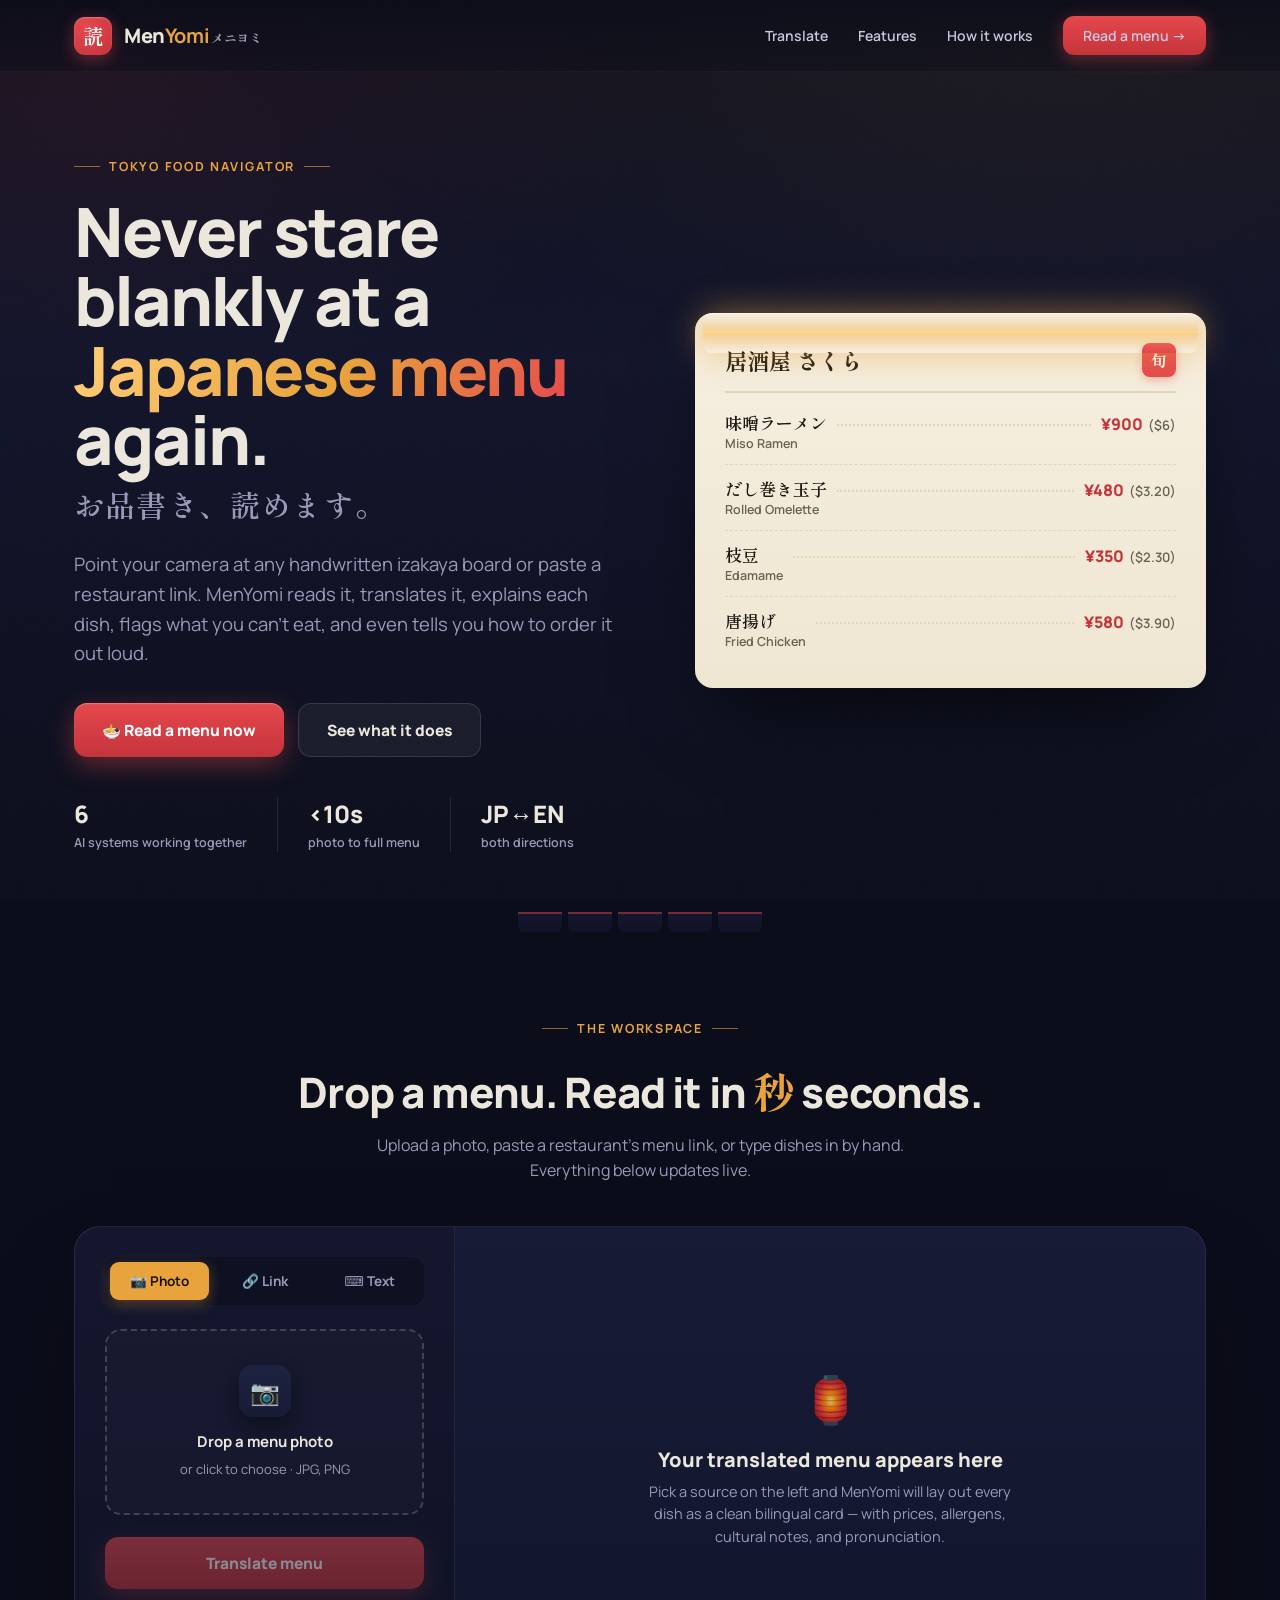
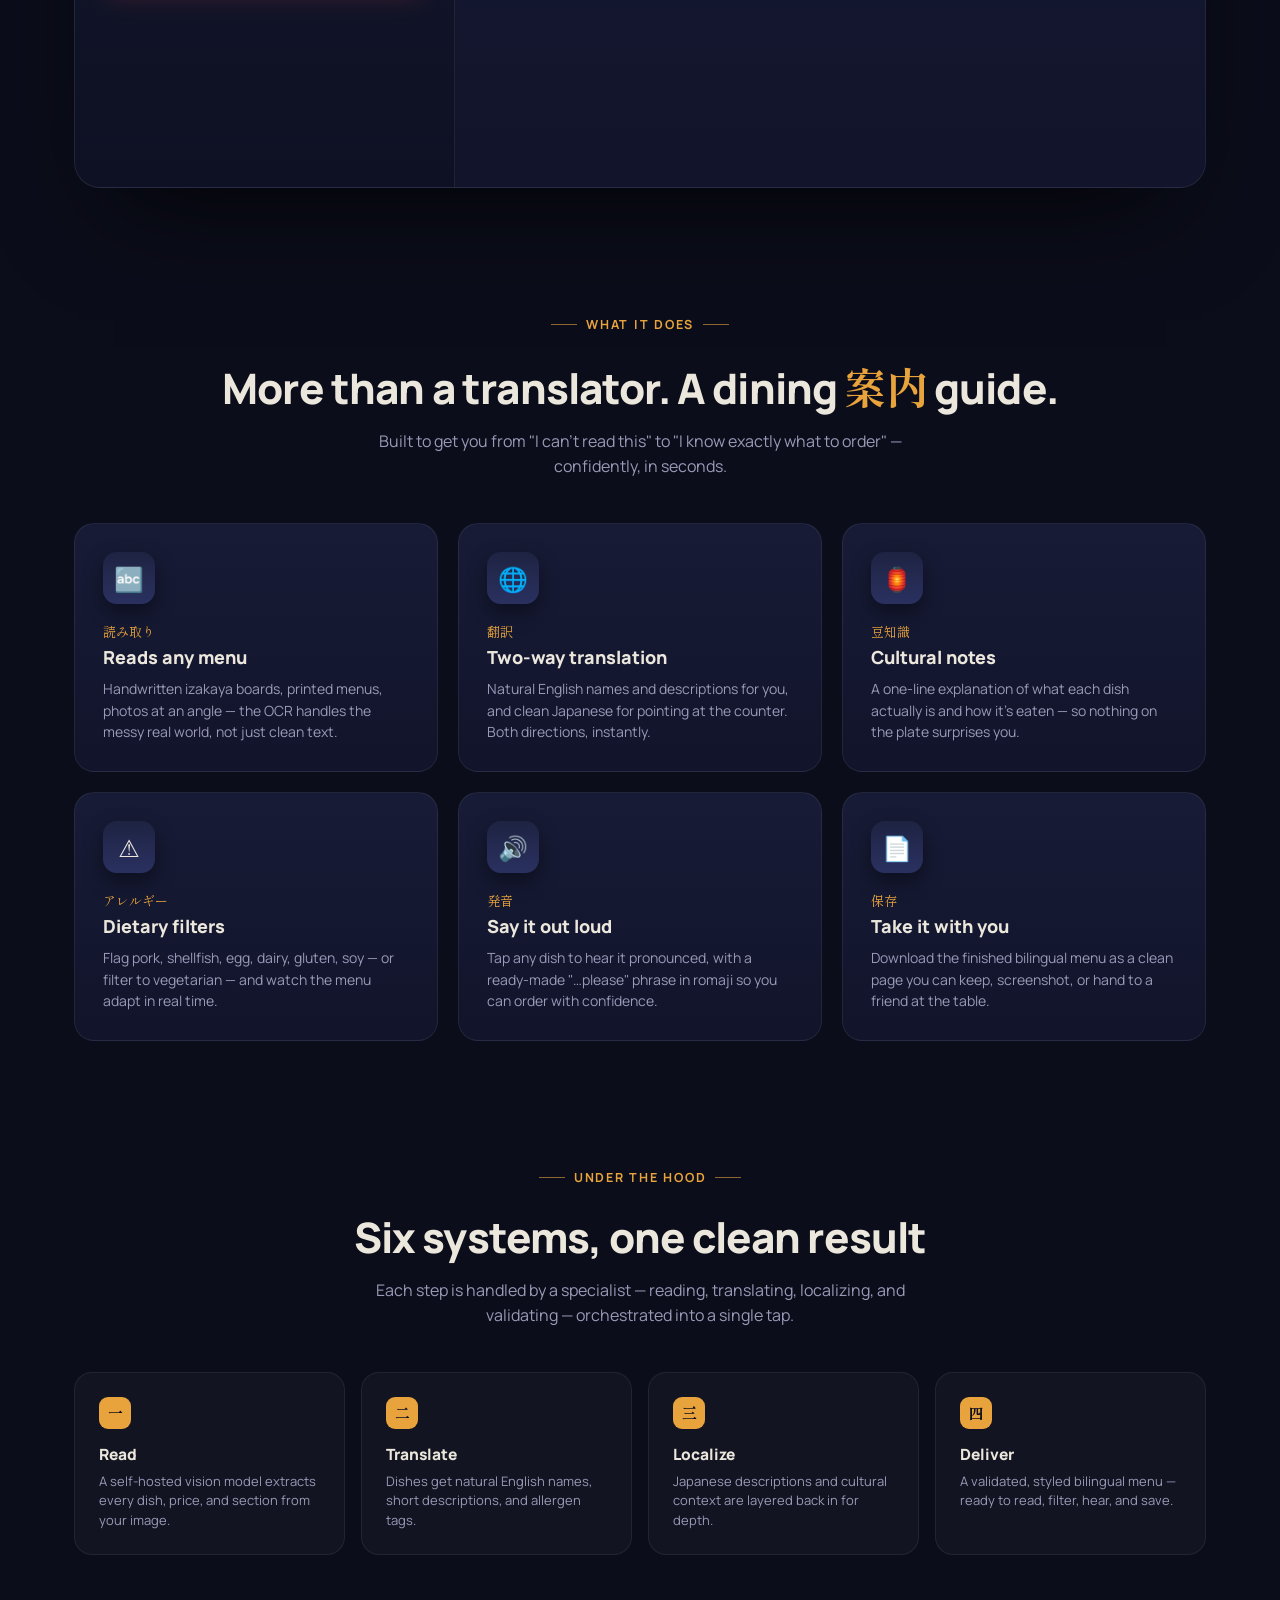
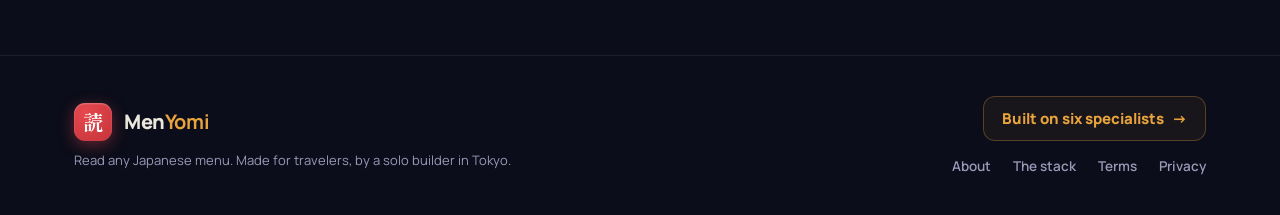
==== commit d3b73e18: "before romaji + nutrition" ====
--- a/templates/index.html
+++ b/templates/index.html
@@ -196,14 +196,6 @@
   .scan{display:none}
   .pc-row .en-line,.pc-row .pc-conv{opacity:1}
 }
-.floating-chip{position:absolute;background:var(--ink-700);border:1px solid rgba(255,255,255,.1);
-  padding:9px 14px;border-radius:12px;font-size:12.5px;font-weight:700;color:var(--paper-text);
-  box-shadow:0 12px 30px rgba(0,0,0,.5);display:flex;align-items:center;gap:8px;backdrop-filter:blur(6px)}
-.floating-chip .dot{width:7px;height:7px;border-radius:50%;background:var(--matcha);box-shadow:0 0 8px var(--matcha)}
-.fc-1{top:-18px;left:-26px;animation:bob 5s ease-in-out infinite}
-.fc-2{bottom:24px;right:-30px;animation:bob 5s ease-in-out infinite .8s}
-@keyframes bob{50%{transform:translateY(-9px)}}
-@media(max-width:900px){.fc-1,.fc-2{display:none}}
 
 /* noren divider */
 .noren{max-width:var(--maxw);margin:20px auto;padding:0 24px;display:flex;gap:6px;justify-content:center;opacity:.5}
@@ -262,17 +254,26 @@
 
 /* results side */
 .ws-result{padding:30px;position:relative;overflow-y:auto;max-height:720px}
-.ws-toolbar{display:flex;align-items:center;gap:12px;margin-bottom:20px;flex-wrap:wrap}
+.ws-toolbar{display:flex;flex-direction:column;gap:16px;margin-bottom:20px;align-items:flex-start}
+.tb-row{display:flex;flex-direction:column;gap:7px;width:100%}
+.tb-label{font-size:11px;font-weight:700;letter-spacing:.1em;text-transform:uppercase;color:var(--paper-mute)}
 .count-pill{font-size:12.5px;font-weight:700;color:var(--paper-mute);background:rgba(255,255,255,.05);
   padding:7px 13px;border-radius:20px;border:1px solid rgba(255,255,255,.08)}
-.filters{display:flex;gap:7px;flex-wrap:wrap;margin-left:auto}
+.filters{display:flex;gap:7px;flex-wrap:wrap}
 .chip{font-size:12px;font-weight:700;padding:7px 13px;border-radius:20px;cursor:pointer;
   background:rgba(255,255,255,.05);color:var(--paper-mute);border:1px solid rgba(255,255,255,.1);transition:all .2s;font-family:inherit}
 .chip:hover{color:var(--paper-text)}
 .chip.on{background:var(--matcha);color:#0f150b;border-color:var(--matcha)}
+.curr-wrap{display:flex;align-items:center;gap:8px}
+.curr-sel{background:rgba(0,0,0,.3);color:var(--paper-text);border:1px solid rgba(255,255,255,.12);
+  padding:7px 10px;border-radius:20px;font-family:inherit;font-size:12px;font-weight:700;
+  cursor:pointer;transition:border-color .2s;outline:none;appearance:auto}
+.curr-sel:focus{border-color:var(--lantern)}
+.price-conv{font-size:13px;font-weight:600;color:var(--sumi-soft);margin-left:4px}
 
 /* empty + loading states */
-.state{display:grid;place-items:center;text-align:center;min-height:400px;padding:20px}
+.state{display:flex;align-items:center;justify-content:center;text-align:center;min-height:400px;padding:20px}
+.state>div{display:flex;flex-direction:column;align-items:center;justify-content:center;max-width:30em}
 .state-ico{font-size:46px;margin-bottom:16px;opacity:.8}
 .state h3{font-family:"Manrope";font-weight:800;font-size:20px;margin-bottom:8px}
 .state p{color:var(--paper-mute);font-size:14.5px;max-width:26em;line-height:1.55}
@@ -282,17 +283,26 @@
 .load-steps{margin-top:14px;font-size:13px;color:var(--paper-mute);min-height:20px}
 
 /* menu cards (paper) */
-.menu-cards{display:flex;flex-direction:column;gap:16px}
-.sec-label{font-family:"Shippori Mincho",serif;font-weight:700;font-size:15px;color:var(--lantern);
-  display:flex;align-items:center;gap:12px;margin:8px 2px 2px}
-.sec-label::after{content:"";flex:1;height:1px;background:linear-gradient(90deg,rgba(232,163,61,.4),transparent)}
+.menu-cards{display:flex;flex-direction:column;gap:14px}
+.sec-label{font-family:"Shippori Mincho",serif;font-weight:800;font-size:17px;color:var(--lantern);
+  display:flex;align-items:center;gap:14px;margin:22px 2px 4px;letter-spacing:.03em}
+.sec-label:first-child{margin-top:2px}
+.sec-label::before{content:"";width:5px;height:22px;background:linear-gradient(180deg,var(--lantern),var(--shu));
+  border-radius:3px;flex-shrink:0}
+.sec-label .sec-en{font-family:"Manrope";font-weight:700;font-size:12px;letter-spacing:.1em;
+  text-transform:uppercase;color:var(--paper-mute)}
+.sec-label::after{content:"";flex:1;height:1px;background:linear-gradient(90deg,rgba(232,163,61,.45),transparent)}
 .dish{background:linear-gradient(180deg,var(--washi),var(--washi-2));color:var(--sumi);border-radius:16px;
   padding:18px 20px;position:relative;overflow:hidden;
   box-shadow:0 14px 34px -18px rgba(0,0,0,.6);border-left:3px solid var(--shu);
   opacity:0;transform:translateY(14px);animation:dealIn .5s var(--ease) forwards}
 @keyframes dealIn{to{opacity:1;transform:none}}
 @media(prefers-reduced-motion:reduce){.dish{animation:none;opacity:1;transform:none}}
-.dish.dimmed{opacity:.4;filter:grayscale(.4)}
+.dish.crossed::before,.dish.crossed::after{content:"";position:absolute;top:0;left:0;right:0;bottom:0;
+  pointer-events:none;z-index:5;opacity:0;transition:opacity .3s ease}
+.dish.crossed::before{background:linear-gradient(to top right,transparent calc(50% - 1px),rgba(229,72,77,.85) calc(50% - 1px),rgba(229,72,77,.85) calc(50% + 1px),transparent calc(50% + 1px))}
+.dish.crossed::after{background:linear-gradient(to bottom right,transparent calc(50% - 1px),rgba(229,72,77,.85) calc(50% - 1px),rgba(229,72,77,.85) calc(50% + 1px),transparent calc(50% + 1px))}
+.dish.crossed.on::before,.dish.crossed.on::after{opacity:1}
 .dish-top{display:flex;align-items:flex-start;justify-content:space-between;gap:14px}
 .dish-jp{font-family:"Shippori Mincho",serif;font-weight:700;font-size:19px;color:var(--sumi);line-height:1.3}
 .dish-en{font-size:13.5px;font-weight:700;color:var(--sumi-soft);margin-top:2px}
@@ -401,7 +411,6 @@
       </div>
     </div>
     <div class="hero-visual">
-      <div class="floating-chip fc-2">🔊 Pronunciation ready</div>
       <div class="paper-card" id="heroCard">
         <div class="scan"></div>
         <div class="pc-head"><div class="pc-title jp">居酒屋 さくら</div><div class="pc-seal jp">旬</div></div>
@@ -464,8 +473,32 @@
       <!-- RESULTS -->
       <div class="ws-result">
         <div class="ws-toolbar" id="toolbar" style="display:none">
-          <span class="count-pill" id="countPill">0 dishes</span>
-          <div class="filters" id="filters"></div>
+          <div class="tb-row">
+            <div class="tb-label">Dishes</div>
+            <span class="count-pill" id="countPill">0 dishes</span>
+          </div>
+          <div class="tb-row">
+            <div class="tb-label">See your currency</div>
+            <div class="curr-wrap">
+              <select class="curr-sel" id="currencySel">
+                <option value="JPY">JPY ¥</option>
+                <option value="USD">USD $</option>
+                <option value="EUR">EUR €</option>
+                <option value="GBP">GBP £</option>
+                <option value="AUD">AUD $</option>
+                <option value="CAD">CAD $</option>
+                <option value="KRW">KRW ₩</option>
+                <option value="CNY">CNY ¥</option>
+                <option value="TWD">TWD $</option>
+                <option value="SGD">SGD $</option>
+                <option value="THB">THB ฿</option>
+              </select>
+            </div>
+          </div>
+          <div class="tb-row">
+            <div class="tb-label">Filter by allergens</div>
+            <div class="filters" id="filters"></div>
+          </div>
         </div>
 
         <div class="state" id="emptyState">
@@ -624,12 +657,59 @@
 }
 function applyFilters(){
   let shown=0;
-  document.querySelectorAll('.dish').forEach((el,i)=>{
-    const conf=dishConflicts(currentItems[i]);
-    el.classList.toggle('dimmed',conf);
+  document.querySelectorAll('.dish').forEach((el)=>{
+    const idx=el._itemIdx;
+    if(idx==null||!currentItems[idx])return;
+    const conf=dishConflicts(currentItems[idx]);
+    el.classList.add('crossed');
+    el.classList.toggle('on',conf);
     if(!conf)shown++;
   });
   countPill.textContent=activeFilters.size?`${shown} of ${currentItems.length} dishes`:`${currentItems.length} dishes`;
+}
+
+// ---------- currency ----------
+const CURR_SYM={USD:'$',EUR:'€',GBP:'£',AUD:'$',CAD:'$',KRW:'₩',CNY:'¥',TWD:'$',SGD:'$',THB:'฿',JPY:'¥'};
+let _rateCache={}, _selCurrency=sessionStorage.getItem('menyomi_curr')||'JPY';
+
+async function fetchRates(){
+  if(Object.keys(_rateCache).length) return _rateCache;
+  try{
+    const r=await fetch('https://open.er-api.com/v6/latest/JPY');
+    const d=await r.json();
+    _rateCache=d.rates||{};
+    return _rateCache;
+  }catch(e){return null;}
+}
+function parseYen(priceStr){
+  if(!priceStr) return 0;
+  const n=parseFloat(String(priceStr).replace(/[¥$,\s]/g,'').replace(/,/g,''));
+  return isNaN(n)?0:n;
+}
+function formatPrice(item){
+  const yen=parseYen(item.price);
+  if(!yen) return '';
+  const yenStr='¥'+yen.toLocaleString();
+  const c=_selCurrency;
+  if(c==='JPY') return yenStr;
+  const rate=_rateCache[c];
+  if(!rate) return yenStr;
+  const conv=yen*rate;
+  const dec=(c==='KRW'||c==='TWD')?0:2;
+  const sym=CURR_SYM[c]||c+' ';
+  const convStr=sym+conv.toFixed(dec);
+  return `${yenStr} <span class="price-conv">(${convStr})</span>`;
+}
+async function updatePrices(){
+  _selCurrency=document.getElementById('currencySel').value;
+  sessionStorage.setItem('menyomi_curr',_selCurrency);
+  if(_selCurrency!=='JPY') await fetchRates();
+  document.querySelectorAll('.dish').forEach((el)=>{
+    const idx=el._itemIdx;
+    if(idx==null||!currentItems[idx])return;
+    const priceEl=el.querySelector('.dish-price');
+    if(priceEl) priceEl.innerHTML=formatPrice(currentItems[idx]);
+  });
 }
 
 // ---------- render ----------
@@ -638,18 +718,32 @@
   if(!item.jp_name)return '';
   return `<div class="order-line">🗣️ To order: <b>「${item.jp_name}を ください」</b></div>`;
 }
+function isSectionHeader(item){
+  const price = item.price ? String(item.price).trim() : '';
+  return price === '';
+}
+function addSectionLabel(jpName,enName){
+  const s=document.createElement('div');s.className='sec-label jp';
+  s.innerHTML=`<span>${jpName}</span>${enName?`<span class="sec-en">${enName}</span>`:''}`;
+  menuCards.appendChild(s);
+}
 function render(items){
-  currentItems=items;menuCards.innerHTML='';
+  currentItems=[];menuCards.innerHTML='';
   emptyState.style.display='none';toolbar.style.display='flex';
   buildFilters();
-  let lastSection=null;
-  items.forEach((item,idx)=>{
+  let lastSection=null, cardIdx=0;
+  items.forEach((item)=>{
+    if(isSectionHeader(item)){
+      const name=(item.jp_name||'').trim();
+      if(name!==lastSection){lastSection=name;addSectionLabel(name,item.en_name||'');}
+      return;
+    }
     if(item.section&&item.section!==lastSection){
       lastSection=item.section;
-      const s=document.createElement('div');s.className='sec-label jp';s.textContent=item.section;
-      menuCards.appendChild(s);
+      addSectionLabel(item.section,'');
     }
-    const d=document.createElement('div');d.className='dish';d.style.animationDelay=(idx*60)+'ms';
+    currentItems.push(item);
+    const d=document.createElement('div');d.className='dish';d.style.animationDelay=(cardIdx*60)+'ms';d._itemIdx=cardIdx;cardIdx++;
     const tags=(item.allergens||[]).map(a=>`<span class="tag">${a}</span>`).join('');
     d.innerHTML=`
       <div class="dish-top">
@@ -659,7 +753,7 @@
           </div>
           <div class="dish-en">${item.en_name||''}</div>
         </div>
-        ${item.price?`<div class="dish-price">${String(item.price).replace(/^¥?/,'¥')}</div>`:''}
+        ${item.price?`<div class="dish-price">${formatPrice(item)}</div>`:''}
       </div>
       ${item.en_desc?`<div class="dish-desc">${item.en_desc}</div>`:''}
       ${item.jp_desc?`<div class="dish-jpdesc jp">${item.jp_desc}</div>`:''}
@@ -715,6 +809,14 @@
 document.getElementById('goUrl').onclick=translateUrl;
 document.getElementById('goText').onclick=translateText;
 
+// ---------- currency init ----------
+(function(){
+  const sel=document.getElementById('currencySel');
+  sel.value=_selCurrency;
+  sel.onchange=updatePrices;
+  if(_selCurrency!=='JPY') fetchRates();
+})();
+
 // ---------- export / download ----------
 function startExport(items){
   exportPromise=fetch('/export-menu',{method:'POST',headers:{'Content-Type':'application/json'},body:JSON.stringify({items})})
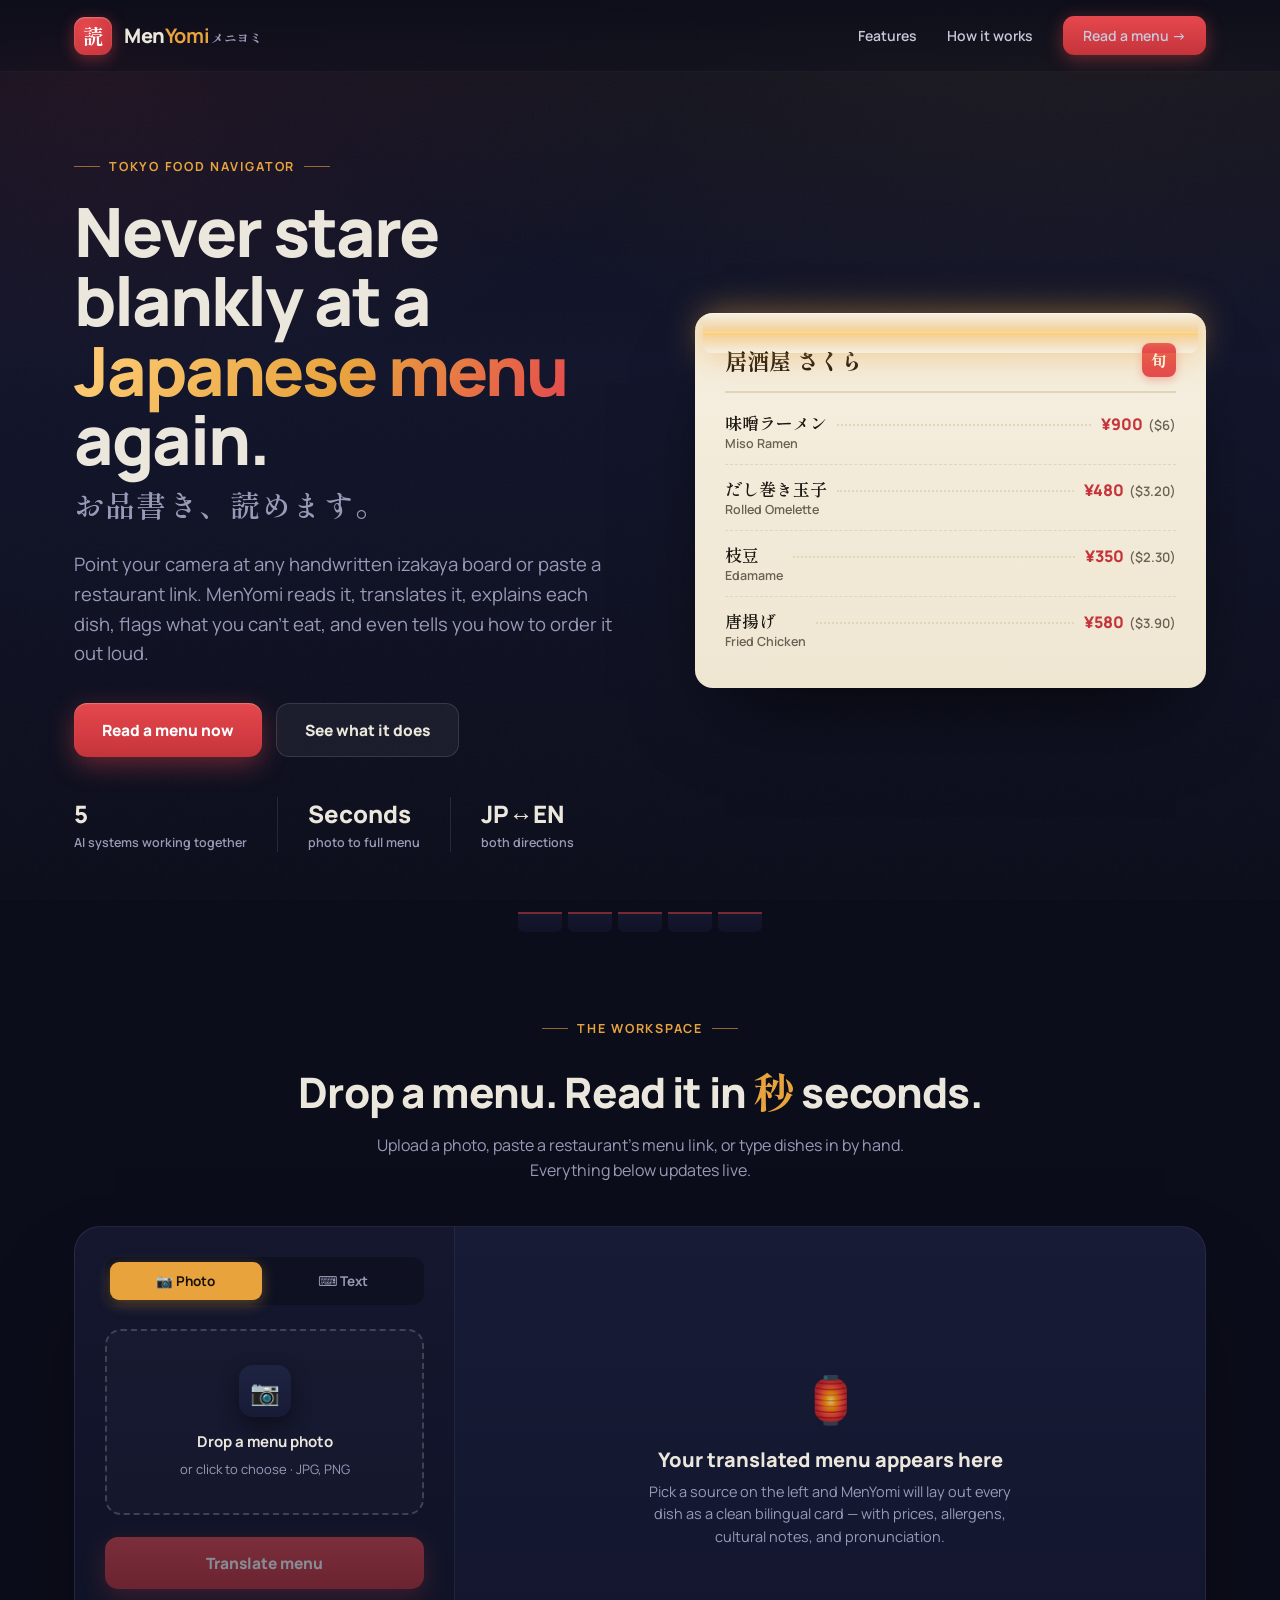
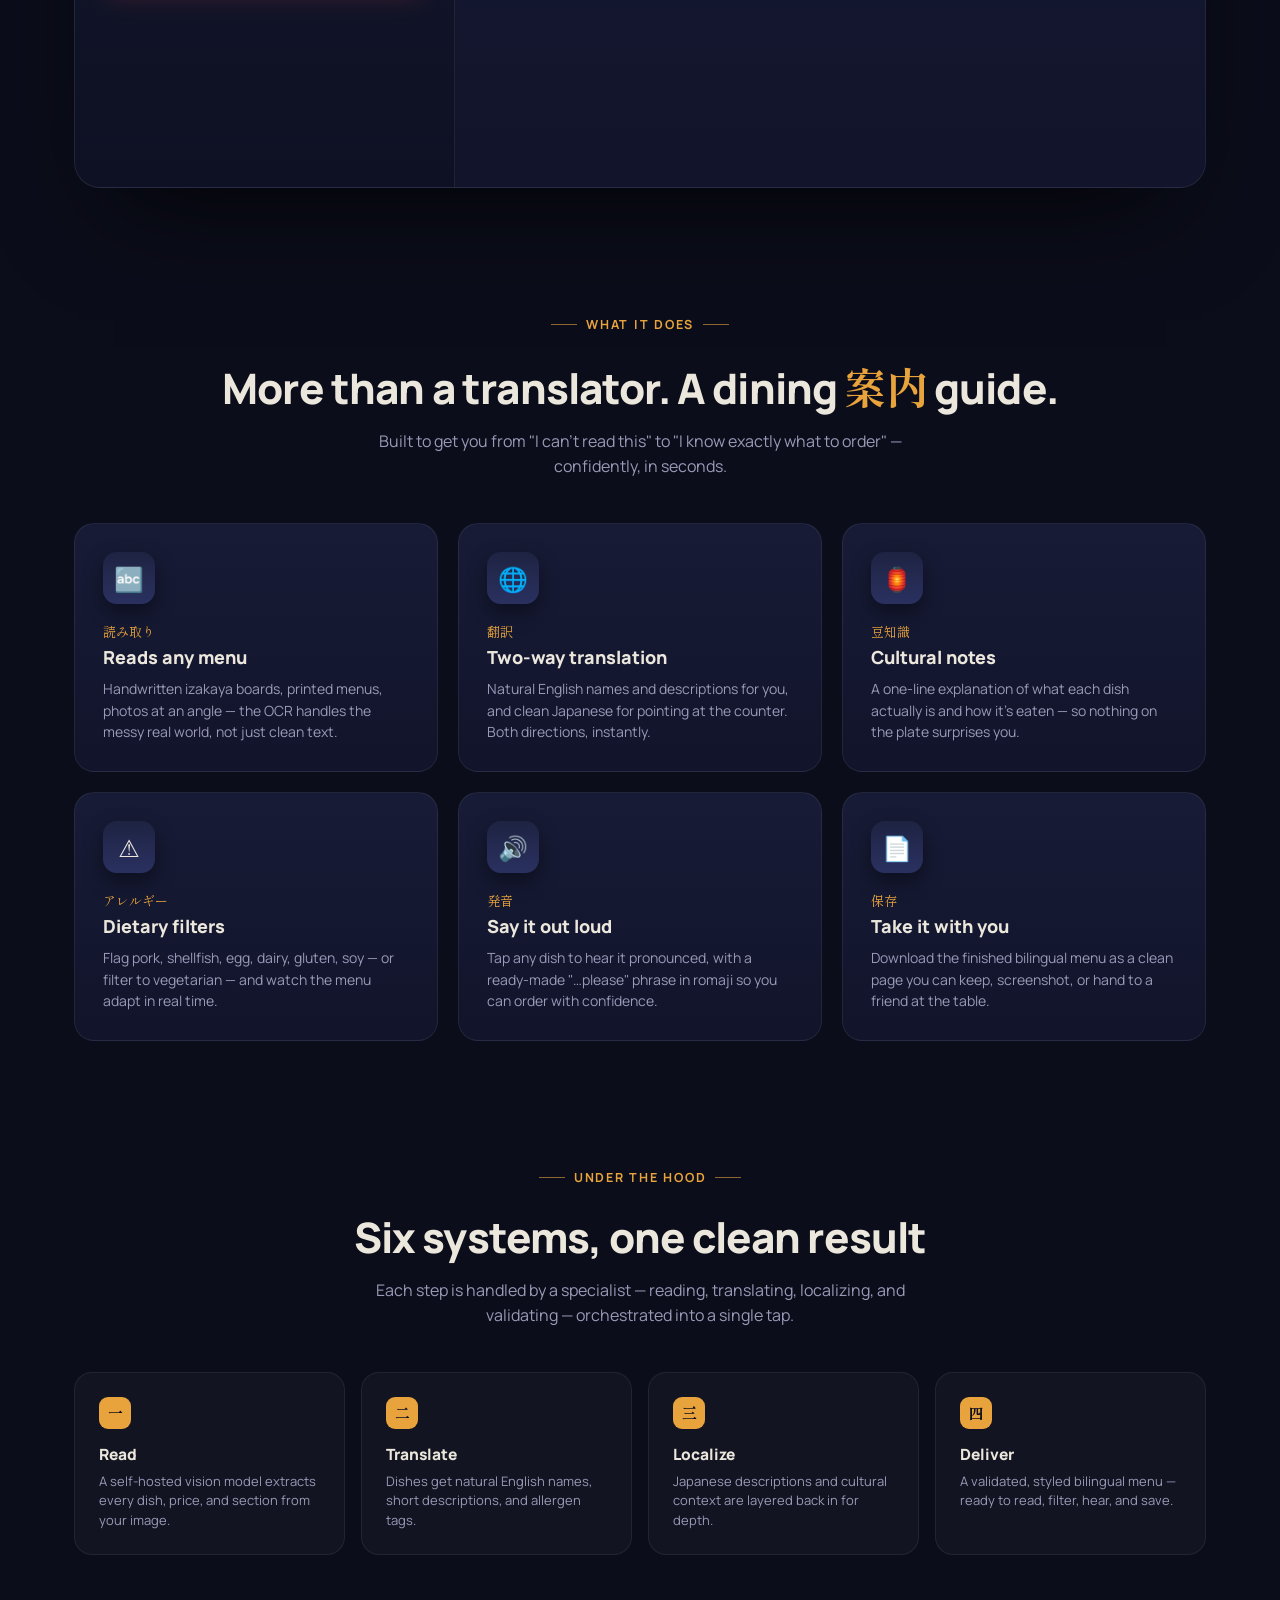
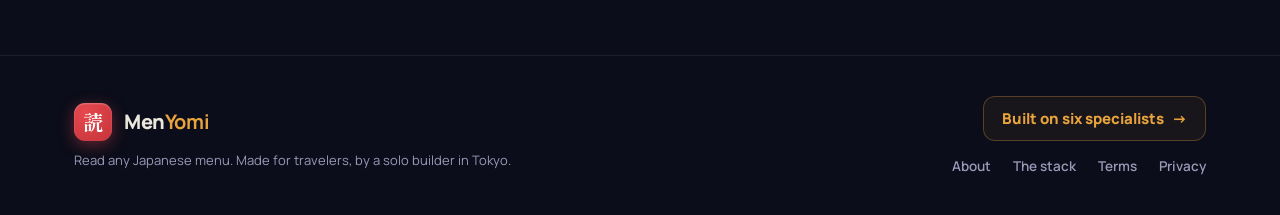
==== commit 4b0cca96: "complete product site: 6-sponsor pipeline, photo + text translation, currency, romaji, nutrition, al" ====
--- a/templates/index.html
+++ b/templates/index.html
@@ -321,8 +321,11 @@
 .speak.playing{background:var(--lantern);color:#1a1206;animation:pulse 1s ease-in-out infinite}
 @keyframes pulse{50%{box-shadow:0 0 0 6px rgba(232,163,61,.2)}}
 .order-line{margin-top:10px;font-size:12px;color:var(--sumi-soft);background:rgba(27,23,18,.04);
-  padding:8px 11px;border-radius:9px;display:flex;align-items:center;gap:8px}
+  padding:8px 11px;border-radius:9px;display:flex;align-items:center;gap:8px;flex-wrap:wrap}
 .order-line b{color:var(--sumi)}
+.dish-nutrition{margin-top:10px;padding-top:8px;border-top:1px solid var(--washi-line);
+  font-size:11px;color:#9a8d72;line-height:1.4}
+.dish-nutrition b{color:var(--sumi-soft);font-weight:700}
 
 /* ---------- feature showcase ---------- */
 .features{display:grid;grid-template-columns:repeat(3,1fr);gap:20px}
@@ -383,7 +386,6 @@
     <div><div class="brand-name">Men<b>Yomi</b><span class="brand-jp">メニヨミ</span></div></div>
   </a>
   <div class="nav-links">
-    <a href="#app">Translate</a>
     <a href="#features">Features</a>
     <a href="#how">How it works</a>
     <a class="nav-cta" href="#app">Read a menu →</a>
@@ -399,13 +401,13 @@
       <div class="hero-jp jp">お品書き、読めます。</div>
       <p class="lede">Point your camera at any handwritten izakaya board or paste a restaurant link. MenYomi reads it, translates it, explains each dish, flags what you can't eat, and even tells you how to order it out loud.</p>
       <div class="hero-actions">
-        <a class="btn btn-primary" href="#app">🍜 Read a menu now</a>
+        <a class="btn btn-primary" href="#app">Read a menu now</a>
         <a class="btn btn-ghost" href="#features">See what it does</a>
       </div>
       <div class="hero-stats">
-        <div class="s"><b>6</b><span>AI systems working together</span></div>
+        <div class="s"><b>5</b><span>AI systems working together</span></div>
         <div class="div"></div>
-        <div class="s"><b>&lt;10s</b><span>photo to full menu</span></div>
+        <div class="s"><b>Seconds</b><span>photo to full menu</span></div>
         <div class="div"></div>
         <div class="s"><b>JP↔EN</b><span>both directions</span></div>
       </div>
@@ -439,7 +441,6 @@
       <div class="ws-source">
         <div class="tabs">
           <button class="tab active" data-tab="photo">📷 Photo</button>
-          <button class="tab" data-tab="url">🔗 Link</button>
           <button class="tab" data-tab="text">⌨️ Text</button>
         </div>
 
@@ -452,13 +453,6 @@
           </div>
           <img class="preview-img" id="previewImg" alt="menu preview" />
           <button class="go-btn" id="goPhoto" disabled>Translate menu</button>
-        </div>
-
-        <div class="tab-panel" id="panel-url">
-          <label class="field-label">Restaurant menu URL</label>
-          <input class="url-input" id="urlInput" placeholder="https://restaurant.jp/menu" />
-          <button class="go-btn" id="goUrl">Fetch & translate</button>
-          <p class="hint">MenYomi reads the menu text from the page and runs it through the same pipeline. Works best on pages with real text (not image-only menus).</p>
         </div>
 
         <div class="tab-panel" id="panel-text">
@@ -714,9 +708,17 @@
 
 // ---------- render ----------
 function romajiHint(item){
-  // light touch: only show order line if we have a jp_name
   if(!item.jp_name)return '';
-  return `<div class="order-line">🗣️ To order: <b>「${item.jp_name}を ください」</b></div>`;
+  const romaji=item.romaji?` &middot; say: <b>"${item.romaji} o kudasai"</b>`:'';
+  return `<div class="order-line">\u{1F5E3}\uFE0F To order: <b>\u300C${item.jp_name}\u3092 \u304F\u3060\u3055\u3044\u300D</b>${romaji}</div>`;
+}
+function nutritionStrip(item){
+  try{
+    const n=item.nutrition;if(!n)return '';
+    const cal=n.calories;if(cal==null)return '';
+    const p=n.protein_g??'-', f=n.fat_g??'-', c=n.carbs_g??'-';
+    return `<div class="dish-nutrition"><b>Est. nutrition</b> ~${cal} kcal &middot; Protein ${p}g &middot; Fat ${f}g &middot; Carbs ${c}g</div>`;
+  }catch(e){return '';}
 }
 function isSectionHeader(item){
   const price = item.price ? String(item.price).trim() : '';
@@ -760,6 +762,7 @@
       ${tags?`<div class="dish-tags">${tags}</div>`:''}
       ${item.culture_note?`<div class="dish-culture">${item.culture_note}</div>`:''}
       ${romajiHint(item)}
+      ${nutritionStrip(item)}
     `;
     menuCards.appendChild(d);
   });
@@ -789,14 +792,6 @@
     stopLoading();render(data.items||data||[]);
   }catch(e){stopLoading();toast('Something went wrong reading that menu.');console.error(e);}
 }
-async function translateUrl(){
-  const url=document.getElementById('urlInput').value.trim();if(!url)return;
-  showLoading();
-  try{
-    const r=await fetch('/parse-url',{method:'POST',headers:{'Content-Type':'application/json'},body:JSON.stringify({url})});
-    const data=await r.json();stopLoading();render(data.items||data||[]);
-  }catch(e){stopLoading();toast('Could not read that link. It may be an image-only menu.');console.error(e);}
-}
 async function translateText(){
   const text=document.getElementById('textInput').value.trim();if(!text)return;
   showLoading();
@@ -806,7 +801,6 @@
   }catch(e){stopLoading();toast('Something went wrong.');console.error(e);}
 }
 document.getElementById('goPhoto').onclick=translatePhoto;
-document.getElementById('goUrl').onclick=translateUrl;
 document.getElementById('goText').onclick=translateText;
 
 // ---------- currency init ----------
